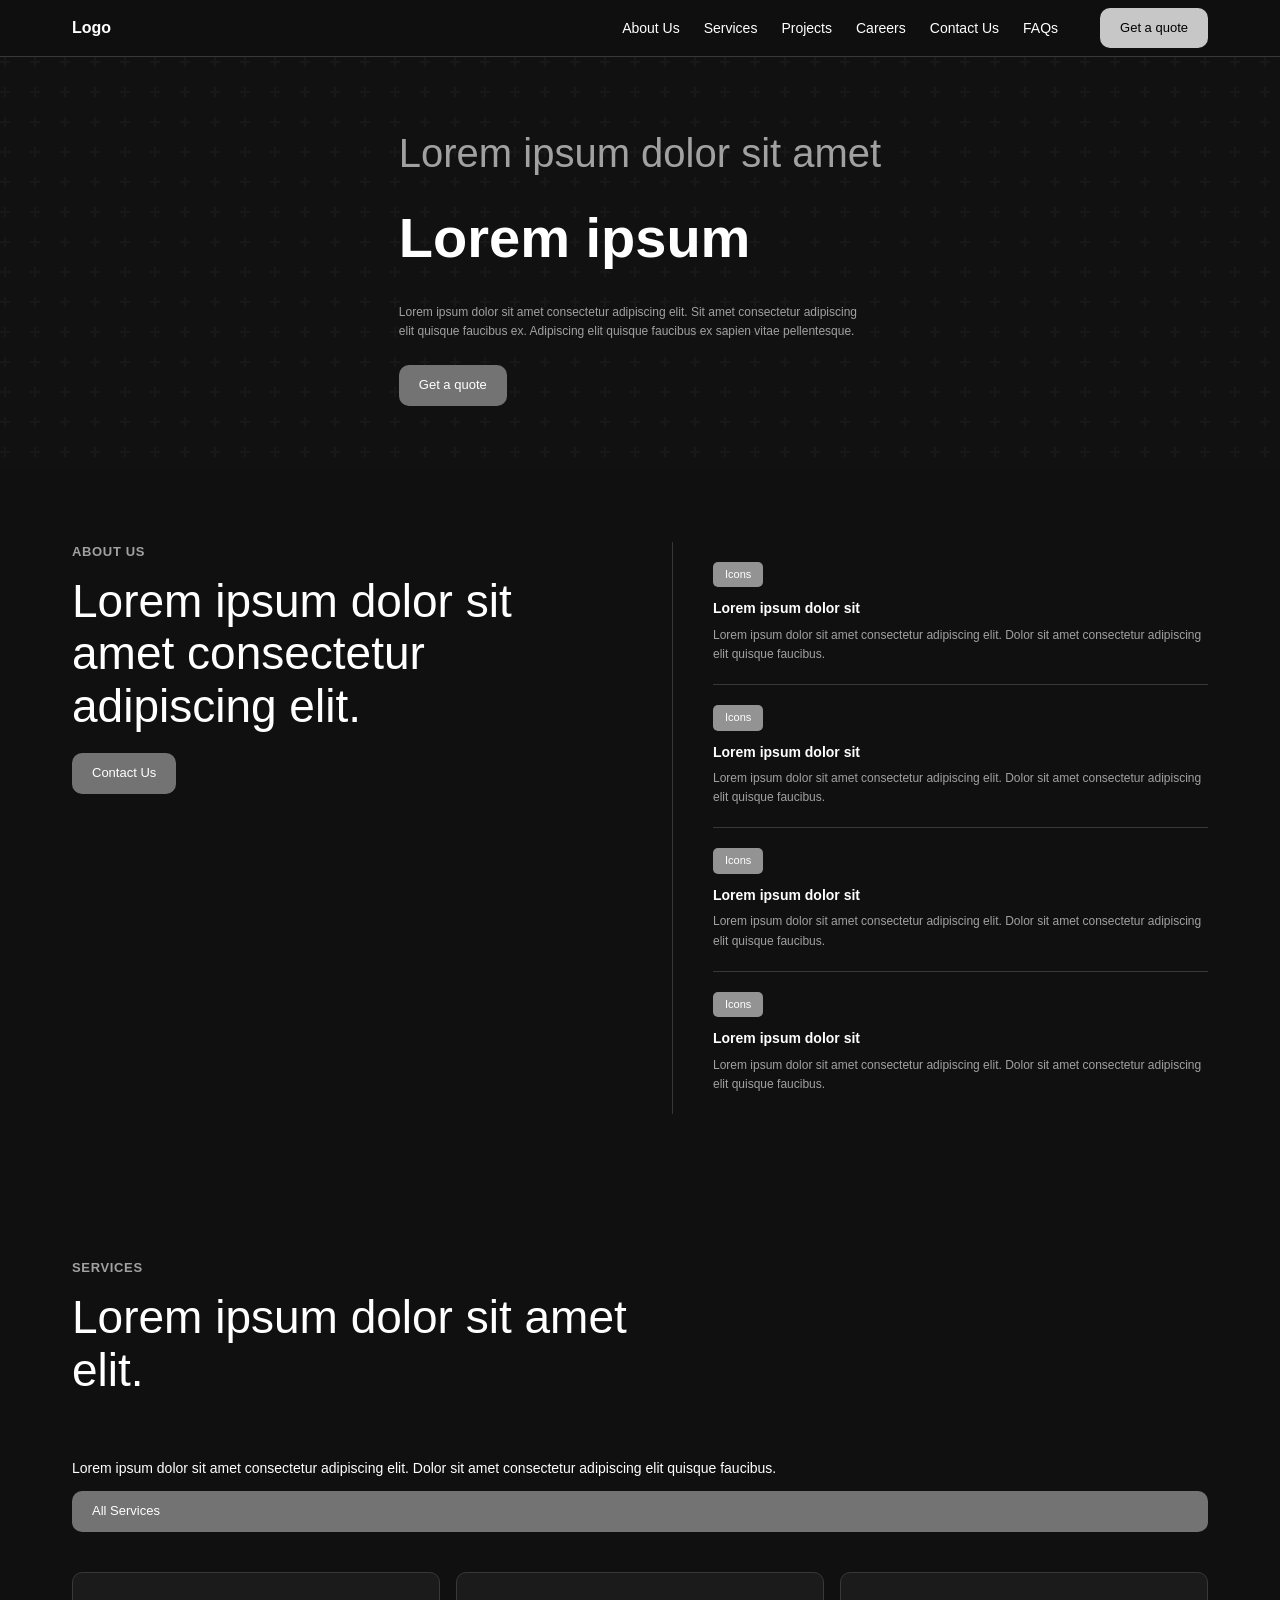
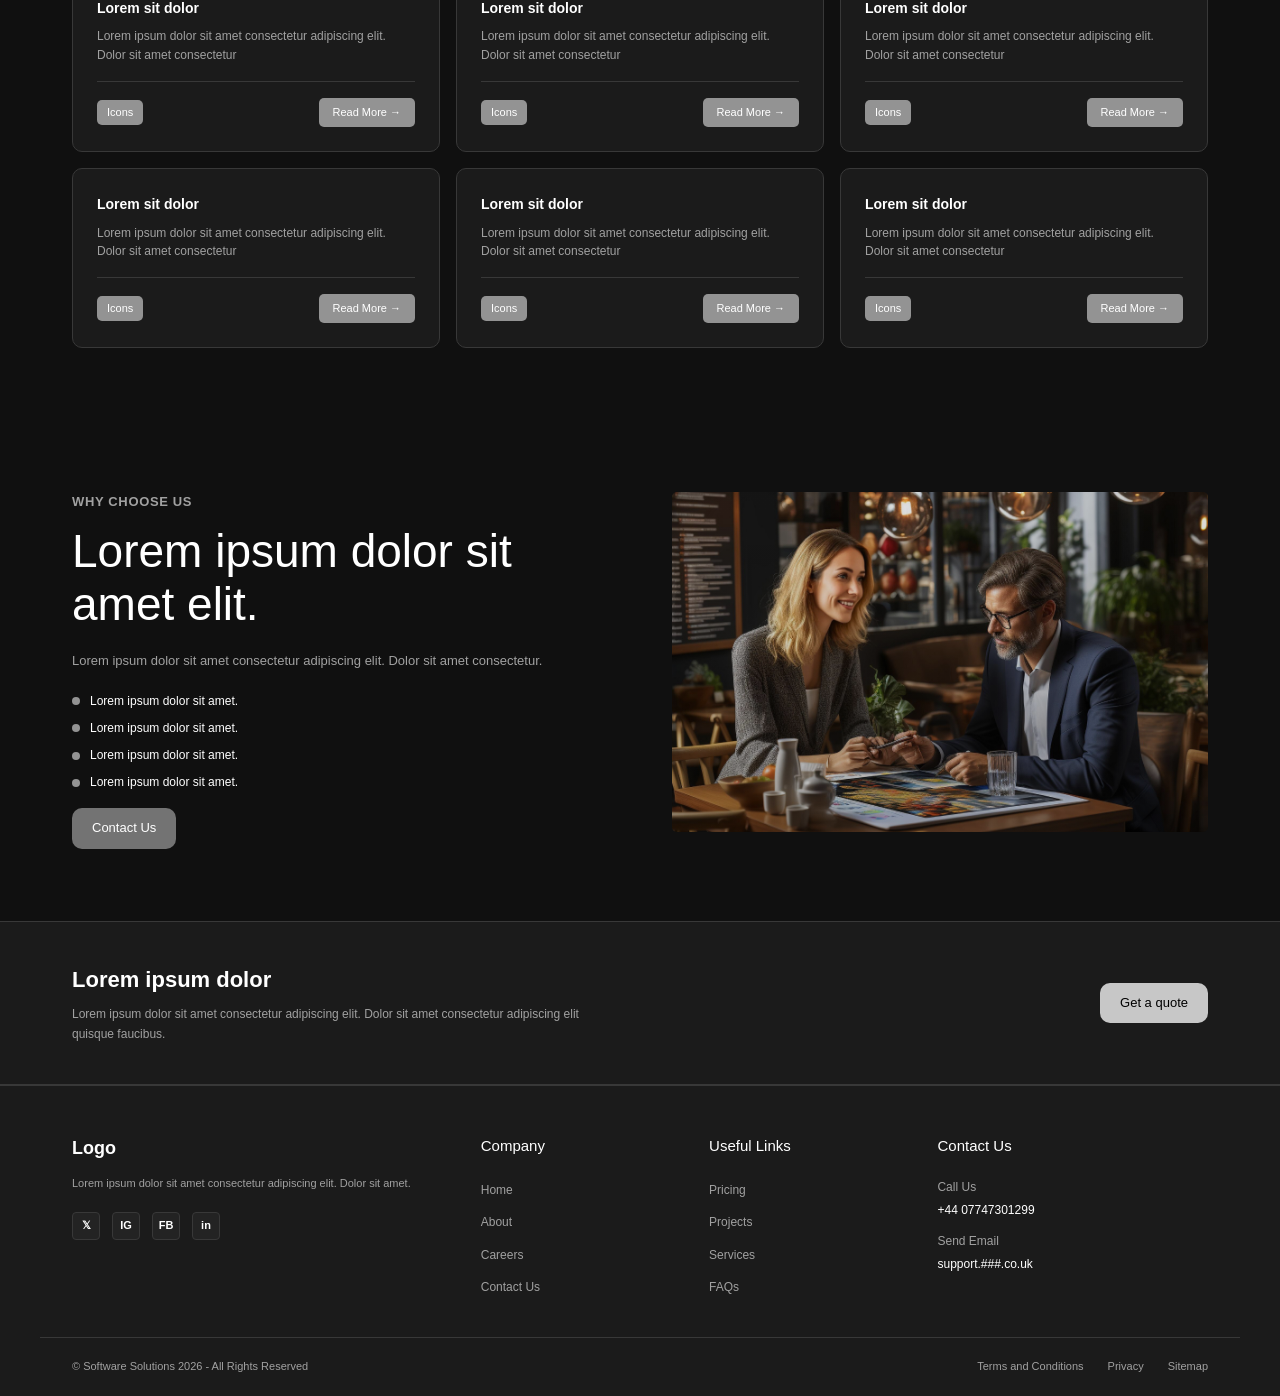
==== index.html @ 1ee718b6 "Remove duplicate hero video asset and keep requested filename" ====
<!DOCTYPE html>
<html lang="en">
<head>
  <meta charset="UTF-8" />
  <meta name="viewport" content="width=device-width, initial-scale=1.0" />
  <title>Software Solutions - Home</title>
  <link rel="stylesheet" href="css/global.css" />
  <link rel="stylesheet" href="css/home.css" />
</head>
<body>

<!-- NAV -->
<nav class="navbar">
  <div class="nav-inner">
    <a href="index.html" class="nav-logo">Logo</a>
    <ul class="nav-links">
      <li><a href="about.html">About Us</a></li>
      <li><a href="services.html">Services</a></li>
      <li><a href="projects.html">Projects</a></li>
      <li><a href="careers.html">Careers</a></li>
      <li><a href="contact.html">Contact Us</a></li>
      <li><a href="faqs.html">FAQs</a></li>
    </ul>
    <a href="contact.html" class="btn btn-outline">Get a quote</a>
  </div>
</nav>

<!-- HERO -->
<section class="hero">
  <div class="hero-bg">
    <video class="hero-bg-video" autoplay muted loop playsinline preload="metadata">
      <source src="images/bg.cp.mp4" type="video/mp4" />
    </video>
  </div>
  <div class="hero-content">
    <h1 class="hero-title">Lorem ipsum dolor sit amet</h1>
    <h2 class="hero-subtitle">Lorem ipsum</h2>
    <p class="hero-desc">Lorem ipsum dolor sit amet consectetur adipiscing elit. Sit amet consectetur adipiscing elit quisque faucibus ex. Adipiscing elit quisque faucibus ex sapien vitae pellentesque.</p>
    <a href="contact.html" class="btn btn-solid">Get a quote</a>
  </div>
</section>

<!-- ABOUT SECTION -->
<section class="section about-section">
  <div class="container">
    <div class="two-col">
      <div class="col-left">
        <span class="section-label">About Us</span>
        <h2 class="section-heading">Lorem ipsum dolor sit amet consectetur adipiscing elit.</h2>
        <a href="about.html" class="btn btn-solid">Contact Us</a>
      </div>
      <div class="col-right about-tabs">
        <div class="about-tab">
          <div class="icon-badge">Icons</div>
          <h4>Lorem ipsum dolor sit</h4>
          <p>Lorem ipsum dolor sit amet consectetur adipiscing elit. Dolor sit amet consectetur adipiscing elit quisque faucibus.</p>
        </div>
        <div class="about-tab">
          <div class="icon-badge">Icons</div>
          <h4>Lorem ipsum dolor sit</h4>
          <p>Lorem ipsum dolor sit amet consectetur adipiscing elit. Dolor sit amet consectetur adipiscing elit quisque faucibus.</p>
        </div>
        <div class="about-tab">
          <div class="icon-badge">Icons</div>
          <h4>Lorem ipsum dolor sit</h4>
          <p>Lorem ipsum dolor sit amet consectetur adipiscing elit. Dolor sit amet consectetur adipiscing elit quisque faucibus.</p>
        </div>
        <div class="about-tab">
          <div class="icon-badge">Icons</div>
          <h4>Lorem ipsum dolor sit</h4>
          <p>Lorem ipsum dolor sit amet consectetur adipiscing elit. Dolor sit amet consectetur adipiscing elit quisque faucibus.</p>
        </div>
      </div>
    </div>
  </div>
</section>

<!-- SERVICES SECTION -->
<section class="section services-section">
  <div class="container">
    <div class="section-header two-col-header">
      <div>
        <span class="section-label">Services</span>
        <h2 class="section-heading">Lorem ipsum dolor sit amet elit.</h2>
      </div>
      <div class="section-header-right">
        <p>Lorem ipsum dolor sit amet consectetur adipiscing elit. Dolor sit amet consectetur adipiscing elit quisque faucibus.</p>
        <a href="services.html" class="btn btn-solid" style="margin-top:12px;display:inline-block;">All Services</a>
      </div>
    </div>
    <div class="cards-grid">
      <div class="card">
        <div class="card-top">
          <h4>Lorem sit dolor</h4>
          <p>Lorem ipsum dolor sit amet consectetur adipiscing elit. Dolor sit amet consectetur</p>
        </div>
        <div class="card-divider"></div>
        <div class="card-bottom">
          <span class="badge">Icons</span>
          <a href="services.html" class="btn-read-more">Read More →</a>
        </div>
      </div>
      <div class="card">
        <div class="card-top">
          <h4>Lorem sit dolor</h4>
          <p>Lorem ipsum dolor sit amet consectetur adipiscing elit. Dolor sit amet consectetur</p>
        </div>
        <div class="card-divider"></div>
        <div class="card-bottom">
          <span class="badge">Icons</span>
          <a href="services.html" class="btn-read-more">Read More →</a>
        </div>
      </div>
      <div class="card">
        <div class="card-top">
          <h4>Lorem sit dolor</h4>
          <p>Lorem ipsum dolor sit amet consectetur adipiscing elit. Dolor sit amet consectetur</p>
        </div>
        <div class="card-divider"></div>
        <div class="card-bottom">
          <span class="badge">Icons</span>
          <a href="services.html" class="btn-read-more">Read More →</a>
        </div>
      </div>
      <div class="card">
        <div class="card-top">
          <h4>Lorem sit dolor</h4>
          <p>Lorem ipsum dolor sit amet consectetur adipiscing elit. Dolor sit amet consectetur</p>
        </div>
        <div class="card-divider"></div>
        <div class="card-bottom">
          <span class="badge">Icons</span>
          <a href="services.html" class="btn-read-more">Read More →</a>
        </div>
      </div>
      <div class="card">
        <div class="card-top">
          <h4>Lorem sit dolor</h4>
          <p>Lorem ipsum dolor sit amet consectetur adipiscing elit. Dolor sit amet consectetur</p>
        </div>
        <div class="card-divider"></div>
        <div class="card-bottom">
          <span class="badge">Icons</span>
          <a href="services.html" class="btn-read-more">Read More →</a>
        </div>
      </div>
      <div class="card">
        <div class="card-top">
          <h4>Lorem sit dolor</h4>
          <p>Lorem ipsum dolor sit amet consectetur adipiscing elit. Dolor sit amet consectetur</p>
        </div>
        <div class="card-divider"></div>
        <div class="card-bottom">
          <span class="badge">Icons</span>
          <a href="services.html" class="btn-read-more">Read More →</a>
        </div>
      </div>
    </div>
  </div>
</section>

<!-- WHY CHOOSE US -->
<section class="section why-section">
  <div class="container">
    <div class="two-col">
      <div class="col-left">
        <span class="section-label">Why Choose Us</span>
        <h2 class="section-heading">Lorem ipsum dolor sit amet elit.</h2>
        <p class="section-desc">Lorem ipsum dolor sit amet consectetur adipiscing elit. Dolor sit amet consectetur.</p>
        <ul class="bullet-list">
          <li>Lorem ipsum dolor sit amet.</li>
          <li>Lorem ipsum dolor sit amet.</li>
          <li>Lorem ipsum dolor sit amet.</li>
          <li>Lorem ipsum dolor sit amet.</li>
        </ul>
        <a href="contact.html" class="btn btn-solid" style="margin-top:16px;display:inline-block;">Contact Us</a>
      </div>
      <div class="col-right">
        <div class="placeholder-img large"></div>
      </div>
    </div>
  </div>
</section>

<!-- CTA BANNER -->
<section class="cta-banner">
  <div class="cta-inner">
    <div>
      <h3>Lorem ipsum dolor</h3>
      <p>Lorem ipsum dolor sit amet consectetur adipiscing elit. Dolor sit amet consectetur adipiscing elit quisque faucibus.</p>
    </div>
    <a href="contact.html" class="btn btn-outline">Get a quote</a>
  </div>
</section>

<!-- FOOTER -->
<footer class="footer">
  <div class="footer-inner">
    <div class="footer-brand">
      <div class="footer-logo">Logo</div>
      <p>Lorem ipsum dolor sit amet consectetur adipiscing elit. Dolor sit amet.</p>
      <div class="social-links">
        <a href="#" class="social-icon">𝕏</a>
        <a href="#" class="social-icon">IG</a>
        <a href="#" class="social-icon">FB</a>
        <a href="#" class="social-icon">in</a>
      </div>
    </div>
    <div class="footer-col">
      <h5>Company</h5>
      <ul>
        <li><a href="index.html">Home</a></li>
        <li><a href="about.html">About</a></li>
        <li><a href="careers.html">Careers</a></li>
        <li><a href="contact.html">Contact Us</a></li>
      </ul>
    </div>
    <div class="footer-col">
      <h5>Useful Links</h5>
      <ul>
        <li><a href="#">Pricing</a></li>
        <li><a href="projects.html">Projects</a></li>
        <li><a href="services.html">Services</a></li>
        <li><a href="faqs.html">FAQs</a></li>
      </ul>
    </div>
    <div class="footer-col">
      <h5>Contact Us</h5>
      <p class="footer-contact-label">Call Us</p>
      <p>+44 07747301299</p>
      <p class="footer-contact-label" style="margin-top:12px;">Send Email</p>
      <p>support.###.co.uk</p>
    </div>
  </div>
  <div class="footer-bottom">
    <p>© Software Solutions 2026 - All Rights Reserved</p>
    <div class="footer-policies">
      <a href="#">Terms and Conditions</a>
      <a href="#">Privacy</a>
      <a href="#">Sitemap</a>
    </div>
  </div>
</footer>

</body>
</html>
---- css/global.css ----
/* ===========================
   SOFTWARE SOLUTIONS — GLOBAL
   =========================== */

*,
*::before,
*::after {
  box-sizing: border-box;
  margin: 0;
  padding: 0;
}

:root {
  --bg: #101010;
  --surface: #1b1b1b;
  --surface2: #232323;
  --border: #383838;
  --text: #ffffff;
  --text-muted: #a1a1a1;
  --badge: #939393;
  --btn-solid: #737373;
  --btn-outline: #c7c7c7;
  --radius: 10px;
  --radius-sm: 5px;
}

html {
  scroll-behavior: smooth;
}

body {
  background: var(--bg);
  color: var(--text);
  font-family: 'Inter', sans-serif;
  font-size: 14px;
  line-height: 1.6;
}

a {
  color: inherit;
  text-decoration: none;
}

ul {
  list-style: none;
}

img {
  display: block;
  max-width: 100%;
}

/* ===== UTILITIES ===== */
.container {
  max-width: 1200px;
  margin: 0 auto;
  padding: 0 32px;
}

.section {
  padding: 72px 0;
}

.section-label {
  display: block;
  font-size: 13px;
  font-weight: 600;
  color: var(--text-muted);
  text-transform: uppercase;
  letter-spacing: 0.05em;
  margin-bottom: 12px;
}

.section-heading {
  font-size: clamp(28px, 4vw, 46px);
  font-weight: 400;
  line-height: 1.15;
  margin-bottom: 20px;
  max-width: 560px;
}

.section-desc {
  color: var(--text-muted);
  font-size: 13px;
  max-width: 540px;
  margin-bottom: 20px;
}

.two-col {
  display: grid;
  grid-template-columns: 1fr 1fr;
  gap: 64px;
  align-items: start;
}

.two-col-header {
  margin-bottom: 40px;
}

.section-header-right {
  display: flex;
  flex-direction: column;
  justify-content: flex-end;
  padding-top: 40px;
}

/* ===== BUTTONS ===== */
.btn {
  display: inline-block;
  padding: 10px 20px;
  border-radius: var(--radius);
  font-size: 13px;
  font-weight: 500;
  cursor: pointer;
  transition: opacity 0.2s;
}

.btn:hover {
  opacity: 0.8;
}

.btn-solid {
  background: var(--btn-solid);
  color: #fff;
}

.btn-outline {
  background: var(--btn-outline);
  color: #000;
}

.btn-read-more {
  font-size: 11px;
  color: var(--text);
  background: var(--badge);
  padding: 6px 14px;
  border-radius: var(--radius-sm);
}

/* ===== NAVBAR ===== */
.navbar {
  position: sticky;
  top: 0;
  z-index: 100;
  background: rgba(16, 16, 16, 0.92);
  backdrop-filter: blur(8px);
  border-bottom: 1px solid var(--border);
}

.nav-inner {
  max-width: 1200px;
  margin: 0 auto;
  padding: 0 32px;
  height: 56px;
  display: flex;
  align-items: center;
  gap: 32px;
}

.nav-logo {
  font-size: 16px;
  font-weight: 700;
  margin-right: auto;
}

.nav-links {
  display: flex;
  gap: 4px;
}

.nav-links a {
  padding: 6px 10px;
  border-radius: 8px;
  font-size: 14px;
  transition: background 0.15s;
}

.nav-links a:hover {
  background: var(--surface);
}

.nav-links a.active {
  font-weight: 600;
}

/* ===== COMMON CONTENT BLOCKS ===== */
.cards-grid {
  display: grid;
  grid-template-columns: repeat(3, 1fr);
  gap: 16px;
}

.card {
  background: var(--surface);
  border: 1px solid var(--border);
  border-radius: var(--radius);
  padding: 24px;
  display: flex;
  flex-direction: column;
  gap: 16px;
}

.card-top h4 {
  font-size: 14px;
  font-weight: 600;
  margin-bottom: 8px;
}

.card-top p {
  font-size: 12px;
  color: var(--text-muted);
  line-height: 1.55;
}

.card-divider {
  height: 1px;
  background: var(--border);
}

.card-bottom {
  display: flex;
  align-items: center;
  justify-content: space-between;
}

.badge {
  display: inline-block;
  background: var(--badge);
  border-radius: var(--radius-sm);
  padding: 4px 10px;
  font-size: 11px;
}

.placeholder-img {
  background: #c7c7c7 url('../images/placeholder.jpg') center/cover no-repeat;
  border-radius: var(--radius-sm);
  position: relative;
  overflow: hidden;
}

.placeholder-img::after {
  content: '';
  position: absolute;
  inset: 0;
  background: linear-gradient(to top, rgba(0, 0, 0, 0.28), rgba(0, 0, 0, 0.12));
}

.placeholder-img.large {
  width: 100%;
  height: 340px;
}

.placeholder-img.medium {
  width: 100%;
  height: 200px;
}

.placeholder-img.small {
  width: 100%;
  height: 150px;
}

.placeholder-img.hero-ph {
  width: 100%;
  height: 244px;
}

.bullet-list {
  display: flex;
  flex-direction: column;
  gap: 8px;
  margin-top: 16px;
}

.bullet-list li {
  display: flex;
  align-items: center;
  gap: 10px;
  font-size: 12px;
  color: var(--text);
}

.bullet-list li::before {
  content: '';
  width: 8px;
  height: 8px;
  border-radius: 50%;
  background: var(--badge);
  flex-shrink: 0;
}

.page-hero {
  position: relative;
  height: 244px;
  display: flex;
  align-items: flex-end;
  overflow: hidden;
}

.page-hero-bg {
  position: absolute;
  inset: 0;
  background: var(--surface2) url('../images/pages-bg.jpg') center/cover no-repeat;
}

.page-hero-bg::after {
  content: '';
  position: absolute;
  inset: 0;
  background: linear-gradient(to top, rgba(16, 16, 16, 0.8) 0%, transparent 60%);
}

.page-hero-content {
  position: relative;
  z-index: 1;
  max-width: 1200px;
  margin: 0 auto;
  padding: 0 32px 40px;
  width: 100%;
  text-align: center;
}

.page-hero-content h1 {
  font-size: 42px;
  font-weight: 400;
  margin-bottom: 8px;
}

.page-hero-content p {
  font-size: 12px;
  color: var(--text-muted);
}

.projects-grid {
  display: grid;
  grid-template-columns: repeat(3, 1fr);
  gap: 20px;
  margin-top: 32px;
}

.project-card {
  position: relative;
  border-radius: var(--radius);
  overflow: hidden;
}

.project-card .proj-img {
  width: 100%;
  height: 280px;
  background: #c7c7c7;
  border-radius: var(--radius);
}

.project-card p {
  font-size: 12px;
  color: var(--text-muted);
  margin-top: 12px;
  line-height: 1.55;
}

.faq-item {
  background: var(--surface);
  border: 1px solid var(--border);
  border-radius: var(--radius);
  padding: 14px 18px;
  margin-bottom: 8px;
  display: flex;
  align-items: center;
  justify-content: space-between;
  cursor: pointer;
}

.faq-item:hover {
  background: var(--surface2);
}

.faq-item span {
  font-size: 13px;
}

.faq-plus {
  width: 26px;
  height: 26px;
  background: var(--surface2);
  border: 1px solid var(--border);
  border-radius: 50%;
  display: flex;
  align-items: center;
  justify-content: center;
  font-size: 16px;
  flex-shrink: 0;
}

/* ===== CTA BANNER ===== */
.cta-banner {
  background: var(--surface);
  border-top: 1px solid var(--border);
  border-bottom: 1px solid var(--border);
}

.cta-inner {
  max-width: 1200px;
  margin: 0 auto;
  padding: 40px 32px;
  display: flex;
  align-items: center;
  justify-content: space-between;
  gap: 32px;
}

.cta-inner h3 {
  font-size: 22px;
  font-weight: 600;
  margin-bottom: 8px;
}

.cta-inner p {
  font-size: 12px;
  color: var(--text-muted);
  max-width: 540px;
}

/* ===== FOOTER ===== */
.footer {
  background: var(--surface);
  border-top: 1px solid var(--border);
  padding: 48px 0 0;
}

.footer-inner {
  max-width: 1200px;
  margin: 0 auto;
  padding: 0 32px 40px;
  display: grid;
  grid-template-columns: 2fr 1fr 1fr 1.5fr;
  gap: 48px;
  border-bottom: 1px solid var(--border);
}

.footer-logo {
  font-size: 18px;
  font-weight: 700;
  margin-bottom: 12px;
}

.footer-brand p {
  font-size: 11px;
  color: var(--text-muted);
  margin-bottom: 20px;
  line-height: 1.6;
}

.social-links {
  display: flex;
  gap: 12px;
}

.social-icon {
  width: 28px;
  height: 28px;
  display: flex;
  align-items: center;
  justify-content: center;
  background: var(--surface2);
  border: 1px solid var(--border);
  border-radius: 4px;
  font-size: 11px;
  font-weight: 600;
}

.footer-col h5 {
  font-size: 15px;
  font-weight: 500;
  margin-bottom: 20px;
}

.footer-col ul {
  display: flex;
  flex-direction: column;
  gap: 10px;
}

.footer-col ul li a {
  font-size: 12px;
  color: var(--text-muted);
  transition: color 0.15s;
}

.footer-col ul li a:hover {
  color: var(--text);
}

.footer-contact-label {
  font-size: 11px;
  color: var(--text-muted);
  margin-bottom: 4px;
}

.footer-col p {
  font-size: 12px;
}

.footer-bottom {
  max-width: 1200px;
  margin: 0 auto;
  padding: 20px 32px;
  display: flex;
  justify-content: space-between;
  align-items: center;
}

.footer-bottom p {
  font-size: 11px;
  color: var(--text-muted);
}

.footer-policies {
  display: flex;
  gap: 24px;
}

.footer-policies a {
  font-size: 11px;
  color: var(--text-muted);
}

/* ===== GLOBAL RESPONSIVE ===== */
@media (max-width: 900px) {
  .two-col,
  .cards-grid,
  .projects-grid,
  .footer-inner {
    grid-template-columns: 1fr;
  }

  .section-header.two-col-header {
    grid-template-columns: 1fr;
  }
}
---- css/home.css ----
/* Home page specific styles */
.hero {
  position: relative;
  min-height: 360px;
  display: flex;
  align-items: center;
  overflow: hidden;
}

.hero-bg {
  position: absolute;
  inset: 0;
  background: #111;
}

.hero-bg-video {
  width: 100%;
  height: 100%;
  object-fit: cover;
}

.hero-bg::after {
  content: '';
  position: absolute;
  inset: 0;
  background: url("data:image/svg+xml,%3Csvg width='60' height='60' viewBox='0 0 60 60' xmlns='http://www.w3.org/2000/svg'%3E%3Cg fill='none' fill-rule='evenodd'%3E%3Cg fill='%23ffffff' fill-opacity='0.03'%3E%3Cpath d='M36 34v-4h-2v4h-4v2h4v4h2v-4h4v-2h-4zm0-30V0h-2v4h-4v2h4v4h2V6h4V4h-4zM6 34v-4H4v4H0v2h4v4h2v-4h4v-2H6zM6 4V0H4v4H0v2h4v4h2V6h4V4H6z'/%3E%3C/g%3E%3C/g%3E%3C/svg%3E");
}

.hero-content {
  position: relative;
  z-index: 1;
  max-width: 1200px;
  margin: 0 auto;
  padding: 64px 32px;
}

.hero-title {
  font-size: clamp(22px, 3.5vw, 40px);
  font-weight: 400;
  color: var(--text-muted);
  margin-bottom: 8px;
}

.hero-subtitle {
  font-size: clamp(36px, 5vw, 56px);
  font-weight: 600;
  margin-bottom: 20px;
}

.hero-desc {
  font-size: 12px;
  color: var(--text-muted);
  max-width: 460px;
  margin-bottom: 24px;
  line-height: 1.6;
}

.about-tabs {
  display: flex;
  flex-direction: column;
  gap: 0;
  border-left: 1px solid var(--border);
  padding-left: 40px;
}

.about-tab {
  padding: 20px 0;
  border-bottom: 1px solid var(--border);
}

.about-tab:last-child {
  border-bottom: none;
}

.about-tab .icon-badge {
  display: inline-block;
  background: var(--badge);
  border-radius: var(--radius-sm);
  padding: 4px 12px;
  font-size: 11px;
  margin-bottom: 10px;
}

.about-tab h4 {
  font-size: 14px;
  font-weight: 600;
  margin-bottom: 6px;
}

.about-tab p {
  font-size: 12px;
  color: var(--text-muted);
}
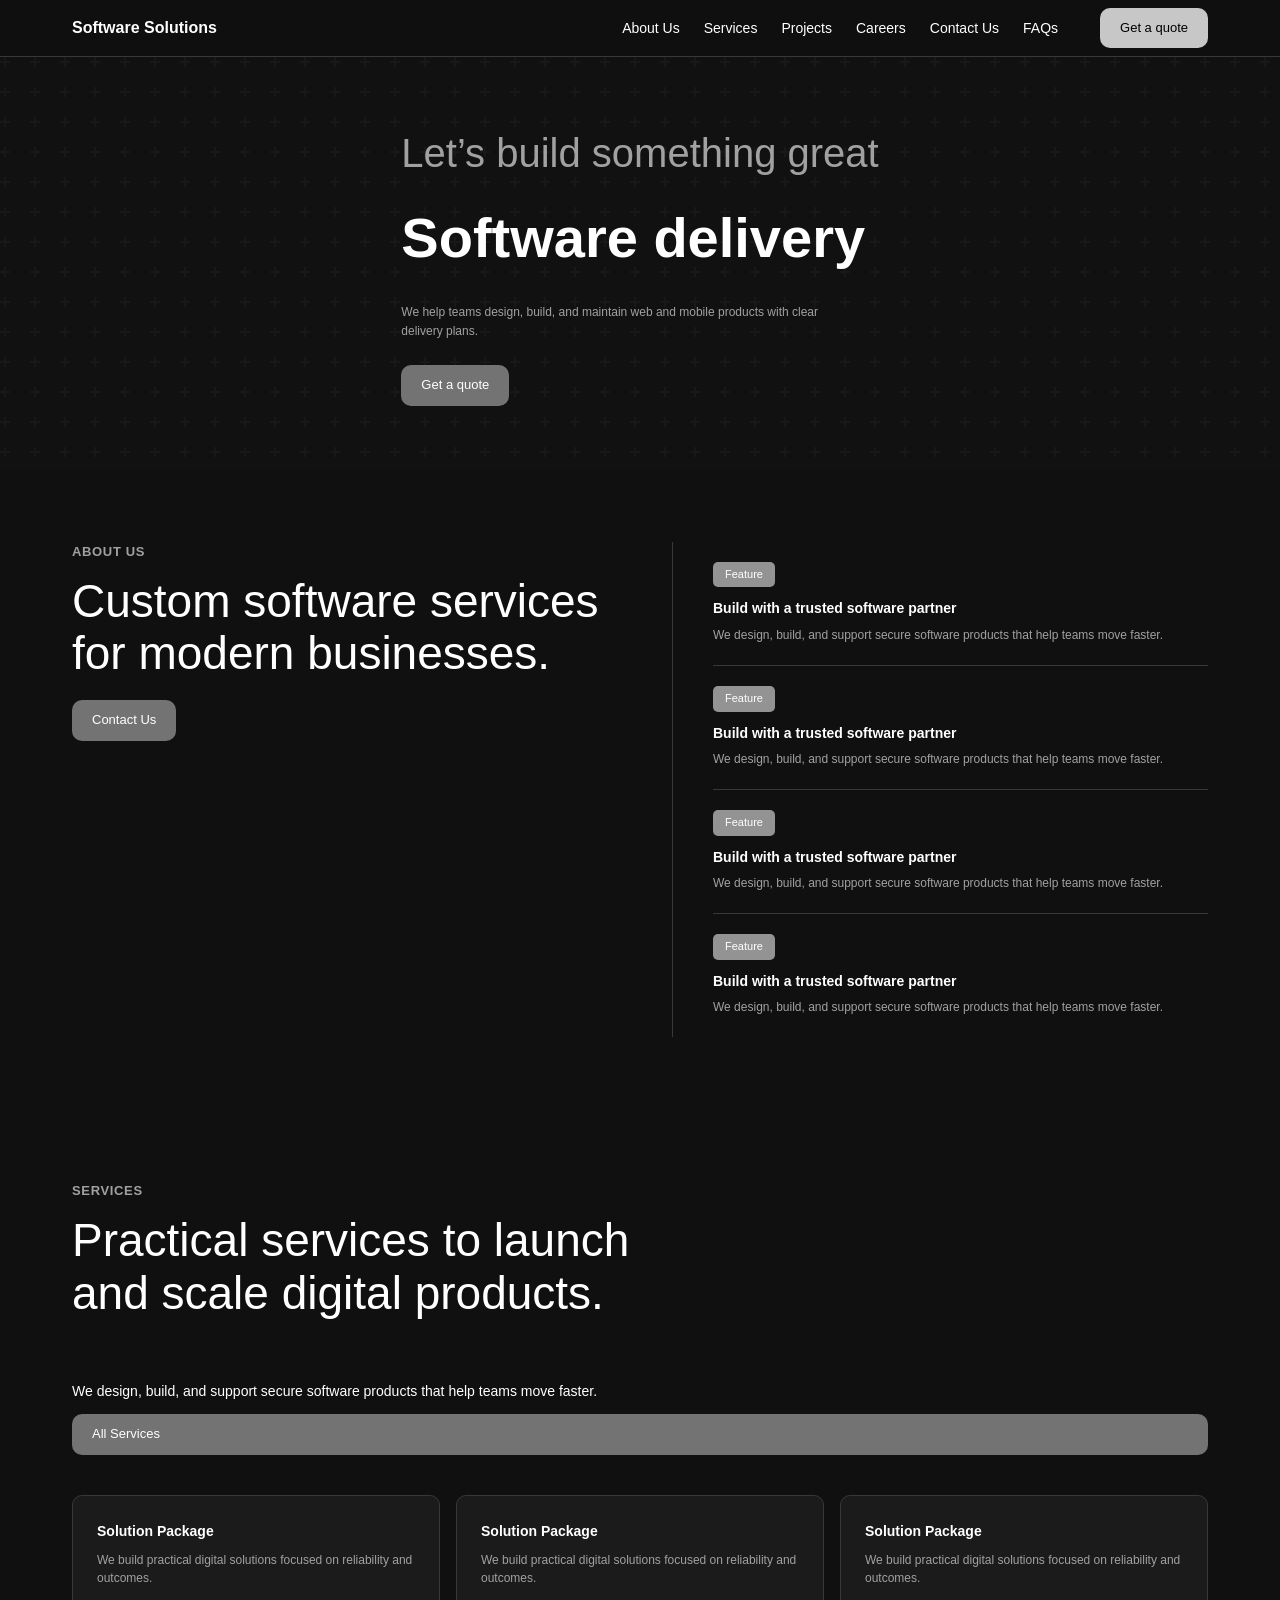
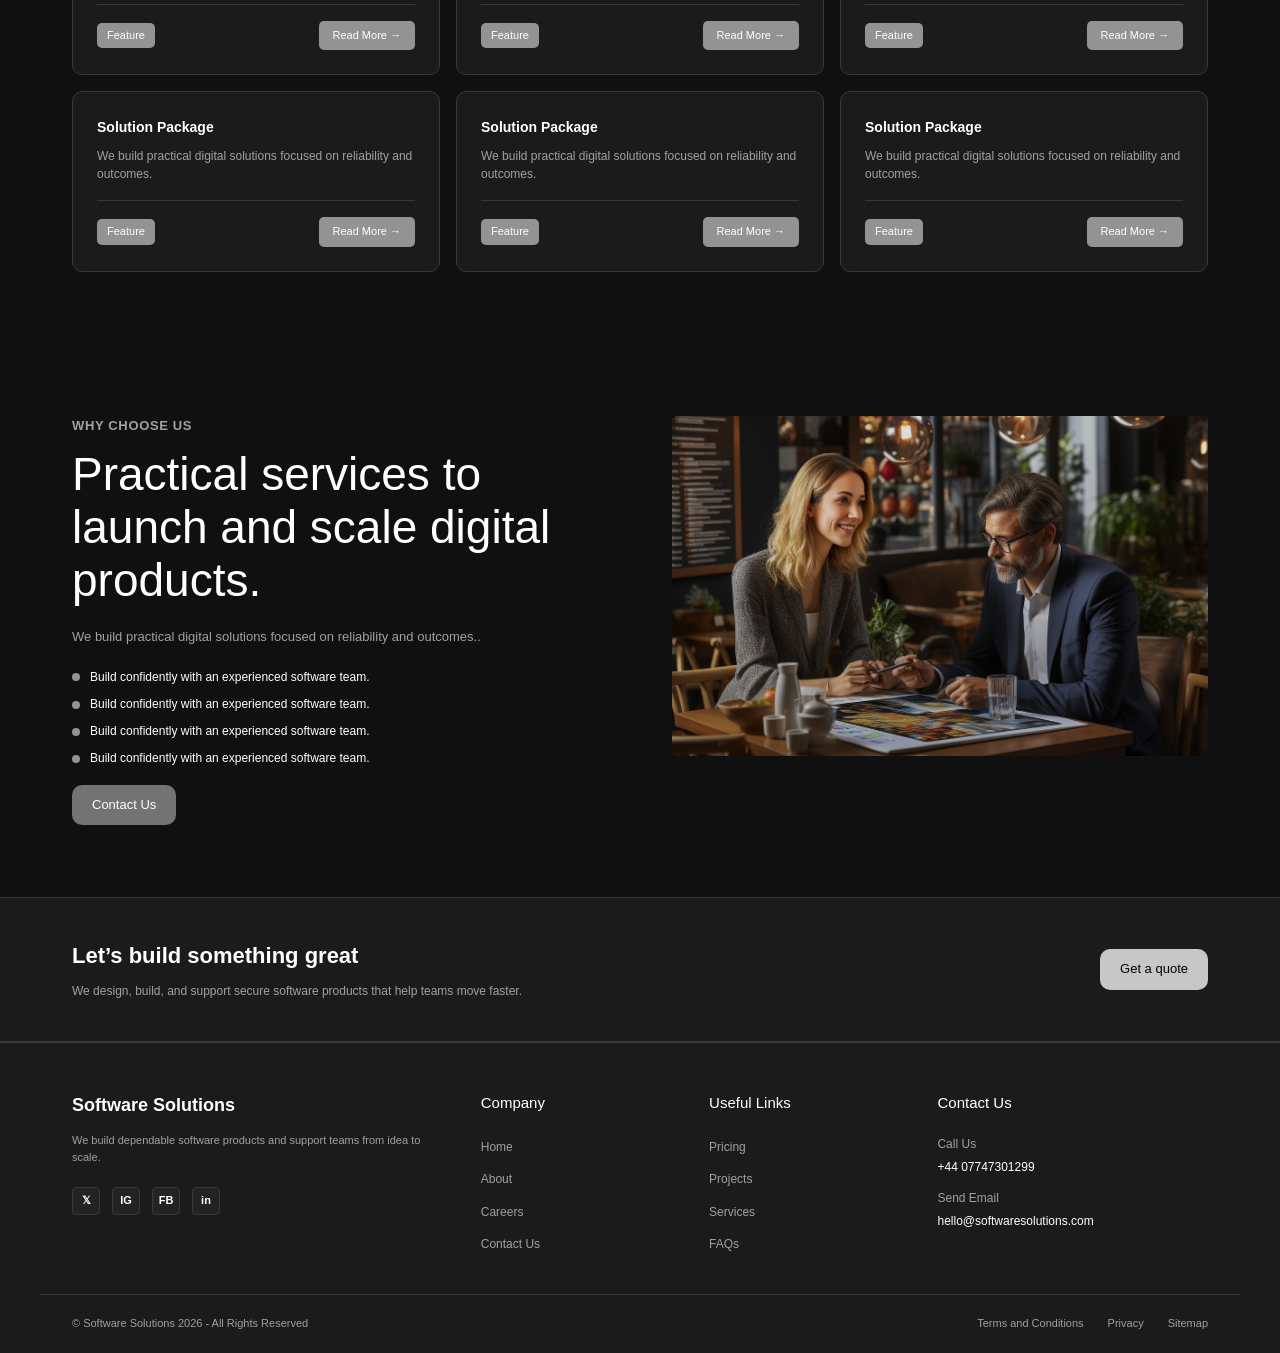
==== commit 803e170c: "Refine populated copy for services FAQs and contact form" ====
--- a/index.html
+++ b/index.html
@@ -11,9 +11,9 @@
 
 <!-- NAV -->
 <nav class="navbar">
-  <div class="nav-inner">
-    <a href="index.html" class="nav-logo">Logo</a>
-    <ul class="nav-links">
+  <div class="nav-container">
+    <a href="index.html" class="nav-logo">Software Solutions</a>
+    <ul class="menu-items">
       <li><a href="about.html">About Us</a></li>
       <li><a href="services.html">Services</a></li>
       <li><a href="projects.html">Projects</a></li>
@@ -21,7 +21,7 @@
       <li><a href="contact.html">Contact Us</a></li>
       <li><a href="faqs.html">FAQs</a></li>
     </ul>
-    <a href="contact.html" class="btn btn-outline">Get a quote</a>
+    <a href="contact.html" class="btn btn-secondary">Get a quote</a>
   </div>
 </nav>
 
@@ -33,10 +33,10 @@
     </video>
   </div>
   <div class="hero-content">
-    <h1 class="hero-title">Lorem ipsum dolor sit amet</h1>
-    <h2 class="hero-subtitle">Lorem ipsum</h2>
-    <p class="hero-desc">Lorem ipsum dolor sit amet consectetur adipiscing elit. Sit amet consectetur adipiscing elit quisque faucibus ex. Adipiscing elit quisque faucibus ex sapien vitae pellentesque.</p>
-    <a href="contact.html" class="btn btn-solid">Get a quote</a>
+    <h1 class="hero-title">Let’s build something great</h1>
+    <h2 class="hero-subtitle">Software delivery</h2>
+    <p class="hero-desc">We help teams design, build, and maintain web and mobile products with clear delivery plans.</p>
+    <a href="contact.html" class="btn btn-primary">Get a quote</a>
   </div>
 </section>
 
@@ -46,29 +46,29 @@
     <div class="two-col">
       <div class="col-left">
         <span class="section-label">About Us</span>
-        <h2 class="section-heading">Lorem ipsum dolor sit amet consectetur adipiscing elit.</h2>
-        <a href="about.html" class="btn btn-solid">Contact Us</a>
-      </div>
-      <div class="col-right about-tabs">
-        <div class="about-tab">
-          <div class="icon-badge">Icons</div>
-          <h4>Lorem ipsum dolor sit</h4>
-          <p>Lorem ipsum dolor sit amet consectetur adipiscing elit. Dolor sit amet consectetur adipiscing elit quisque faucibus.</p>
-        </div>
-        <div class="about-tab">
-          <div class="icon-badge">Icons</div>
-          <h4>Lorem ipsum dolor sit</h4>
-          <p>Lorem ipsum dolor sit amet consectetur adipiscing elit. Dolor sit amet consectetur adipiscing elit quisque faucibus.</p>
-        </div>
-        <div class="about-tab">
-          <div class="icon-badge">Icons</div>
-          <h4>Lorem ipsum dolor sit</h4>
-          <p>Lorem ipsum dolor sit amet consectetur adipiscing elit. Dolor sit amet consectetur adipiscing elit quisque faucibus.</p>
-        </div>
-        <div class="about-tab">
-          <div class="icon-badge">Icons</div>
-          <h4>Lorem ipsum dolor sit</h4>
-          <p>Lorem ipsum dolor sit amet consectetur adipiscing elit. Dolor sit amet consectetur adipiscing elit quisque faucibus.</p>
+        <h2 class="section-heading">Custom software services for modern businesses.</h2>
+        <a href="about.html" class="btn btn-primary">Contact Us</a>
+      </div>
+      <div class="col-right about-contents">
+        <div class="about-content">
+          <div class="icon">Feature</div>
+          <h4>Build with a trusted software partner</h4>
+          <p>We design, build, and support secure software products that help teams move faster.</p>
+        </div>
+        <div class="about-content">
+          <div class="icon">Feature</div>
+          <h4>Build with a trusted software partner</h4>
+          <p>We design, build, and support secure software products that help teams move faster.</p>
+        </div>
+        <div class="about-content">
+          <div class="icon">Feature</div>
+          <h4>Build with a trusted software partner</h4>
+          <p>We design, build, and support secure software products that help teams move faster.</p>
+        </div>
+        <div class="about-content">
+          <div class="icon">Feature</div>
+          <h4>Build with a trusted software partner</h4>
+          <p>We design, build, and support secure software products that help teams move faster.</p>
         </div>
       </div>
     </div>
@@ -81,78 +81,78 @@
     <div class="section-header two-col-header">
       <div>
         <span class="section-label">Services</span>
-        <h2 class="section-heading">Lorem ipsum dolor sit amet elit.</h2>
+        <h2 class="section-heading">Practical services to launch and scale digital products.</h2>
       </div>
       <div class="section-header-right">
-        <p>Lorem ipsum dolor sit amet consectetur adipiscing elit. Dolor sit amet consectetur adipiscing elit quisque faucibus.</p>
-        <a href="services.html" class="btn btn-solid" style="margin-top:12px;display:inline-block;">All Services</a>
+        <p>We design, build, and support secure software products that help teams move faster.</p>
+        <a href="services.html" class="btn btn-primary u-mt-12 u-inline-block">All Services</a>
       </div>
     </div>
     <div class="cards-grid">
       <div class="card">
         <div class="card-top">
-          <h4>Lorem sit dolor</h4>
-          <p>Lorem ipsum dolor sit amet consectetur adipiscing elit. Dolor sit amet consectetur</p>
-        </div>
-        <div class="card-divider"></div>
-        <div class="card-bottom">
-          <span class="badge">Icons</span>
-          <a href="services.html" class="btn-read-more">Read More →</a>
-        </div>
-      </div>
-      <div class="card">
-        <div class="card-top">
-          <h4>Lorem sit dolor</h4>
-          <p>Lorem ipsum dolor sit amet consectetur adipiscing elit. Dolor sit amet consectetur</p>
-        </div>
-        <div class="card-divider"></div>
-        <div class="card-bottom">
-          <span class="badge">Icons</span>
-          <a href="services.html" class="btn-read-more">Read More →</a>
-        </div>
-      </div>
-      <div class="card">
-        <div class="card-top">
-          <h4>Lorem sit dolor</h4>
-          <p>Lorem ipsum dolor sit amet consectetur adipiscing elit. Dolor sit amet consectetur</p>
-        </div>
-        <div class="card-divider"></div>
-        <div class="card-bottom">
-          <span class="badge">Icons</span>
-          <a href="services.html" class="btn-read-more">Read More →</a>
-        </div>
-      </div>
-      <div class="card">
-        <div class="card-top">
-          <h4>Lorem sit dolor</h4>
-          <p>Lorem ipsum dolor sit amet consectetur adipiscing elit. Dolor sit amet consectetur</p>
-        </div>
-        <div class="card-divider"></div>
-        <div class="card-bottom">
-          <span class="badge">Icons</span>
-          <a href="services.html" class="btn-read-more">Read More →</a>
-        </div>
-      </div>
-      <div class="card">
-        <div class="card-top">
-          <h4>Lorem sit dolor</h4>
-          <p>Lorem ipsum dolor sit amet consectetur adipiscing elit. Dolor sit amet consectetur</p>
-        </div>
-        <div class="card-divider"></div>
-        <div class="card-bottom">
-          <span class="badge">Icons</span>
-          <a href="services.html" class="btn-read-more">Read More →</a>
-        </div>
-      </div>
-      <div class="card">
-        <div class="card-top">
-          <h4>Lorem sit dolor</h4>
-          <p>Lorem ipsum dolor sit amet consectetur adipiscing elit. Dolor sit amet consectetur</p>
-        </div>
-        <div class="card-divider"></div>
-        <div class="card-bottom">
-          <span class="badge">Icons</span>
-          <a href="services.html" class="btn-read-more">Read More →</a>
+          <h4>Solution Package</h4>
+          <p>We build practical digital solutions focused on reliability and outcomes.</p>
+        </div>
+        <div class="card-divider"></div>
+        <div class="card-bottom">
+          <span class="badge">Feature</span>
+          <a href="services.html" class="btn-more">Read More →</a>
+        </div>
+      </div>
+      <div class="card">
+        <div class="card-top">
+          <h4>Solution Package</h4>
+          <p>We build practical digital solutions focused on reliability and outcomes.</p>
+        </div>
+        <div class="card-divider"></div>
+        <div class="card-bottom">
+          <span class="badge">Feature</span>
+          <a href="services.html" class="btn-more">Read More →</a>
+        </div>
+      </div>
+      <div class="card">
+        <div class="card-top">
+          <h4>Solution Package</h4>
+          <p>We build practical digital solutions focused on reliability and outcomes.</p>
+        </div>
+        <div class="card-divider"></div>
+        <div class="card-bottom">
+          <span class="badge">Feature</span>
+          <a href="services.html" class="btn-more">Read More →</a>
+        </div>
+      </div>
+      <div class="card">
+        <div class="card-top">
+          <h4>Solution Package</h4>
+          <p>We build practical digital solutions focused on reliability and outcomes.</p>
+        </div>
+        <div class="card-divider"></div>
+        <div class="card-bottom">
+          <span class="badge">Feature</span>
+          <a href="services.html" class="btn-more">Read More →</a>
+        </div>
+      </div>
+      <div class="card">
+        <div class="card-top">
+          <h4>Solution Package</h4>
+          <p>We build practical digital solutions focused on reliability and outcomes.</p>
+        </div>
+        <div class="card-divider"></div>
+        <div class="card-bottom">
+          <span class="badge">Feature</span>
+          <a href="services.html" class="btn-more">Read More →</a>
+        </div>
+      </div>
+      <div class="card">
+        <div class="card-top">
+          <h4>Solution Package</h4>
+          <p>We build practical digital solutions focused on reliability and outcomes.</p>
+        </div>
+        <div class="card-divider"></div>
+        <div class="card-bottom">
+          <span class="badge">Feature</span>
+          <a href="services.html" class="btn-more">Read More →</a>
         </div>
       </div>
     </div>
@@ -165,15 +165,15 @@
     <div class="two-col">
       <div class="col-left">
         <span class="section-label">Why Choose Us</span>
-        <h2 class="section-heading">Lorem ipsum dolor sit amet elit.</h2>
-        <p class="section-desc">Lorem ipsum dolor sit amet consectetur adipiscing elit. Dolor sit amet consectetur.</p>
+        <h2 class="section-heading">Practical services to launch and scale digital products.</h2>
+        <p class="section-desc">We build practical digital solutions focused on reliability and outcomes..</p>
         <ul class="bullet-list">
-          <li>Lorem ipsum dolor sit amet.</li>
-          <li>Lorem ipsum dolor sit amet.</li>
-          <li>Lorem ipsum dolor sit amet.</li>
-          <li>Lorem ipsum dolor sit amet.</li>
+          <li>Build confidently with an experienced software team.</li>
+          <li>Build confidently with an experienced software team.</li>
+          <li>Build confidently with an experienced software team.</li>
+          <li>Build confidently with an experienced software team.</li>
         </ul>
-        <a href="contact.html" class="btn btn-solid" style="margin-top:16px;display:inline-block;">Contact Us</a>
+        <a href="contact.html" class="btn btn-primary u-mt-16 u-inline-block">Contact Us</a>
       </div>
       <div class="col-right">
         <div class="placeholder-img large"></div>
@@ -186,24 +186,24 @@
 <section class="cta-banner">
   <div class="cta-inner">
     <div>
-      <h3>Lorem ipsum dolor</h3>
-      <p>Lorem ipsum dolor sit amet consectetur adipiscing elit. Dolor sit amet consectetur adipiscing elit quisque faucibus.</p>
-    </div>
-    <a href="contact.html" class="btn btn-outline">Get a quote</a>
+      <h3>Let’s build something great</h3>
+      <p>We design, build, and support secure software products that help teams move faster.</p>
+    </div>
+    <a href="contact.html" class="btn btn-secondary">Get a quote</a>
   </div>
 </section>
 
 <!-- FOOTER -->
 <footer class="footer">
-  <div class="footer-inner">
-    <div class="footer-brand">
-      <div class="footer-logo">Logo</div>
-      <p>Lorem ipsum dolor sit amet consectetur adipiscing elit. Dolor sit amet.</p>
+  <div class="footer-container">
+    <div class="footer-agency">
+      <div class="footer-logo">Software Solutions</div>
+      <p>We build dependable software products and support teams from idea to scale.</p>
       <div class="social-links">
-        <a href="#" class="social-icon">𝕏</a>
-        <a href="#" class="social-icon">IG</a>
-        <a href="#" class="social-icon">FB</a>
-        <a href="#" class="social-icon">in</a>
+        <a href="#" class="social-media-icons">𝕏</a>
+        <a href="#" class="social-media-icons">IG</a>
+        <a href="#" class="social-media-icons">FB</a>
+        <a href="#" class="social-media-icons">in</a>
       </div>
     </div>
     <div class="footer-col">
@@ -228,8 +228,8 @@
       <h5>Contact Us</h5>
       <p class="footer-contact-label">Call Us</p>
       <p>+44 07747301299</p>
-      <p class="footer-contact-label" style="margin-top:12px;">Send Email</p>
-      <p>support.###.co.uk</p>
+      <p class="footer-contact-label u-mt-12">Send Email</p>
+      <p>hello@softwaresolutions.com</p>
     </div>
   </div>
   <div class="footer-bottom">
@@ -242,5 +242,7 @@
   </div>
 </footer>
 
+
+<script src="js/script.js"></script>
 </body>
 </html>
--- a/css/global.css
+++ b/css/global.css
@@ -119,17 +119,17 @@
   opacity: 0.8;
 }
 
-.btn-solid {
+.btn-primary {
   background: var(--btn-solid);
   color: #fff;
 }
 
-.btn-outline {
+.btn-secondary {
   background: var(--btn-outline);
   color: #000;
 }
 
-.btn-read-more {
+.btn-more {
   font-size: 11px;
   color: var(--text);
   background: var(--badge);
@@ -147,7 +147,7 @@
   border-bottom: 1px solid var(--border);
 }
 
-.nav-inner {
+.nav-container {
   max-width: 1200px;
   margin: 0 auto;
   padding: 0 32px;
@@ -163,23 +163,23 @@
   margin-right: auto;
 }
 
-.nav-links {
+.menu-items {
   display: flex;
   gap: 4px;
 }
 
-.nav-links a {
+.menu-items a {
   padding: 6px 10px;
   border-radius: 8px;
   font-size: 14px;
   transition: background 0.15s;
 }
 
-.nav-links a:hover {
+.menu-items a:hover {
   background: var(--surface);
 }
 
-.nav-links a.active {
+.menu-items a.active-page {
   font-weight: 600;
 }
 
@@ -331,7 +331,7 @@
   color: var(--text-muted);
 }
 
-.projects-grid {
+.project-cards-grid {
   display: grid;
   grid-template-columns: repeat(3, 1fr);
   gap: 20px;
@@ -344,7 +344,7 @@
   overflow: hidden;
 }
 
-.project-card .proj-img {
+.project-card .project-image {
   width: 100%;
   height: 280px;
   background: #c7c7c7;
@@ -358,7 +358,7 @@
   line-height: 1.55;
 }
 
-.faq-item {
+.faq-question {
   background: var(--surface);
   border: 1px solid var(--border);
   border-radius: var(--radius);
@@ -370,14 +370,31 @@
   cursor: pointer;
 }
 
-.faq-item:hover {
+.faq-question:hover {
   background: var(--surface2);
 }
 
-.faq-item span {
+.faq-question span {
   font-size: 13px;
 }
 
+
+
+.faq-question.is-open {
+  background: var(--surface2);
+}
+
+.faq-answer {
+  margin: 0 0 12px;
+  padding: 0 16px 12px;
+  color: var(--text-muted);
+  font-size: 12px;
+  line-height: 1.6;
+}
+
+.faq-answer.is-open {
+  display: block;
+}
 .faq-plus {
   width: 26px;
   height: 26px;
@@ -427,7 +444,7 @@
   padding: 48px 0 0;
 }
 
-.footer-inner {
+.footer-container {
   max-width: 1200px;
   margin: 0 auto;
   padding: 0 32px 40px;
@@ -443,7 +460,7 @@
   margin-bottom: 12px;
 }
 
-.footer-brand p {
+.footer-agency p {
   font-size: 11px;
   color: var(--text-muted);
   margin-bottom: 20px;
@@ -455,7 +472,7 @@
   gap: 12px;
 }
 
-.social-icon {
+.social-media-icons {
   width: 28px;
   height: 28px;
   display: flex;
@@ -528,8 +545,8 @@
 @media (max-width: 900px) {
   .two-col,
   .cards-grid,
-  .projects-grid,
-  .footer-inner {
+  .project-cards-grid,
+  .footer-container {
     grid-template-columns: 1fr;
   }
 
@@ -537,3 +554,47 @@
     grid-template-columns: 1fr;
   }
 }
+
+
+/* ===== UTILITY CLASSES ===== */
+.u-pt-0 { padding-top: 0; }
+.u-pt-40 { padding-top: 40px; }
+.u-mt-12 { margin-top: 12px; }
+.u-mt-16 { margin-top: 16px; }
+.u-mt-24 { margin-top: 24px; }
+.u-mt-32 { margin-top: 32px; }
+.u-mb-12 { margin-bottom: 12px; }
+.u-mb-16 { margin-bottom: 16px; }
+.u-mb-24 { margin-bottom: 24px; }
+.u-mb-32 { margin-bottom: 32px; }
+.u-mb-40 { margin-bottom: 40px; }
+.u-mb-48 { margin-bottom: 48px; }
+.u-mt-16-mb-32 { margin-top: 16px; margin-bottom: 32px; }
+.u-inline-block { display: inline-block; }
+.u-inline-flex { display: inline-flex; }
+.u-align-center { align-items: center; }
+.u-gap-6 { gap: 6px; }
+.u-grid-two-gap-16 { display: grid; grid-template-columns: 1fr 1fr; gap: 16px; }
+.u-h-220 { height: 220px; }
+.u-h-280 { height: 280px; }
+.u-maxw-540 { max-width: 540px; }
+.u-maxw-560 { max-width: 560px; }
+.u-maxw-660 { max-width: 660px; }
+.u-maxw-960 { max-width: 960px; }
+.u-btn-compact { font-size: 12px; padding: 8px 16px; }
+.u-text-muted-10 { font-size: 10px; color: var(--text-muted); }
+.u-text-13-semibold-mb12 { font-size: 13px; font-weight: 600; margin-bottom: 12px; }
+.u-flex-col-gap-6 { display: flex; flex-direction: column; gap: 6px; }
+.u-faq-link-row {
+  display: flex;
+  justify-content: space-between;
+  padding: 10px 0;
+  border-bottom: 1px solid var(--border);
+  font-size: 12px;
+}
+.u-faq-link-row-last {
+  display: flex;
+  justify-content: space-between;
+  padding: 10px 0;
+  font-size: 12px;
+}
--- a/css/home.css
+++ b/css/home.css
@@ -55,7 +55,7 @@
   line-height: 1.6;
 }
 
-.about-tabs {
+.about-contents {
   display: flex;
   flex-direction: column;
   gap: 0;
@@ -63,16 +63,16 @@
   padding-left: 40px;
 }
 
-.about-tab {
+.about-content {
   padding: 20px 0;
   border-bottom: 1px solid var(--border);
 }
 
-.about-tab:last-child {
+.about-content:last-child {
   border-bottom: none;
 }
 
-.about-tab .icon-badge {
+.about-content .icon {
   display: inline-block;
   background: var(--badge);
   border-radius: var(--radius-sm);
@@ -81,13 +81,13 @@
   margin-bottom: 10px;
 }
 
-.about-tab h4 {
+.about-content h4 {
   font-size: 14px;
   font-weight: 600;
   margin-bottom: 6px;
 }
 
-.about-tab p {
+.about-content p {
   font-size: 12px;
   color: var(--text-muted);
 }
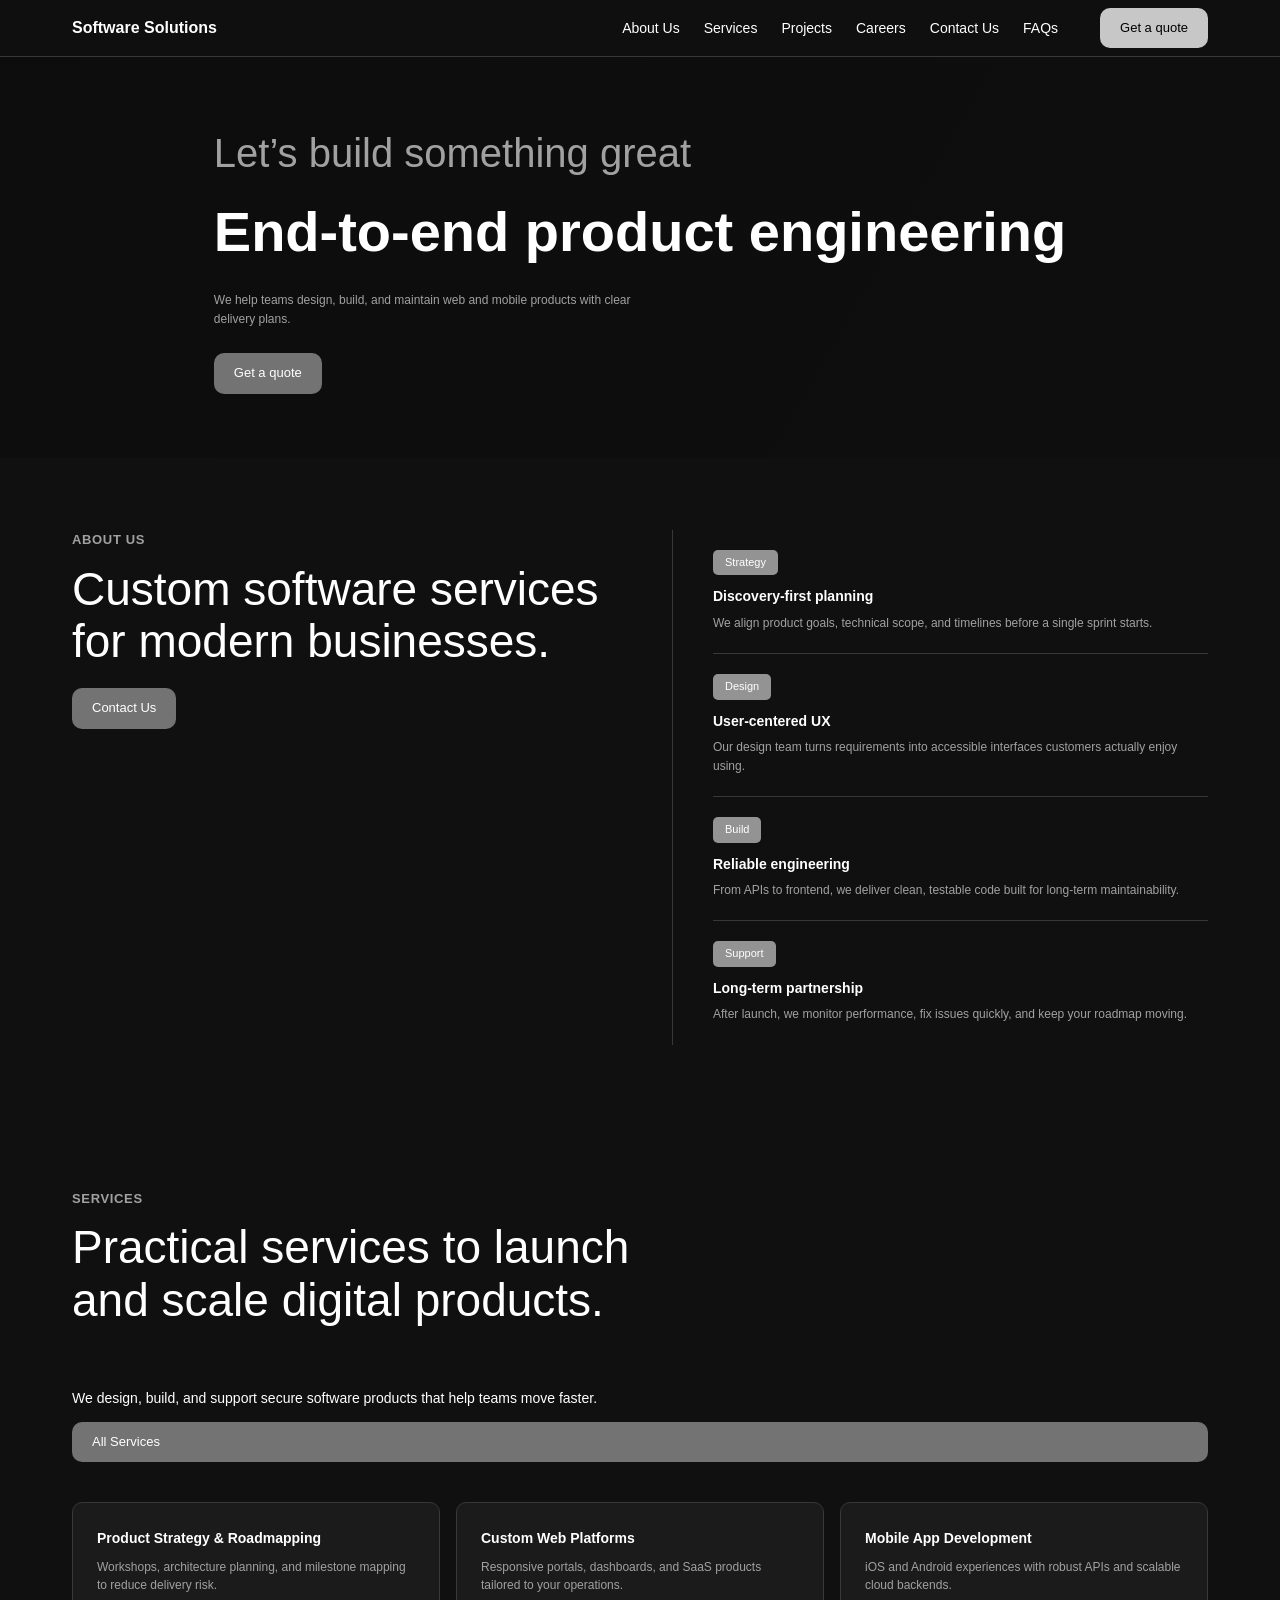
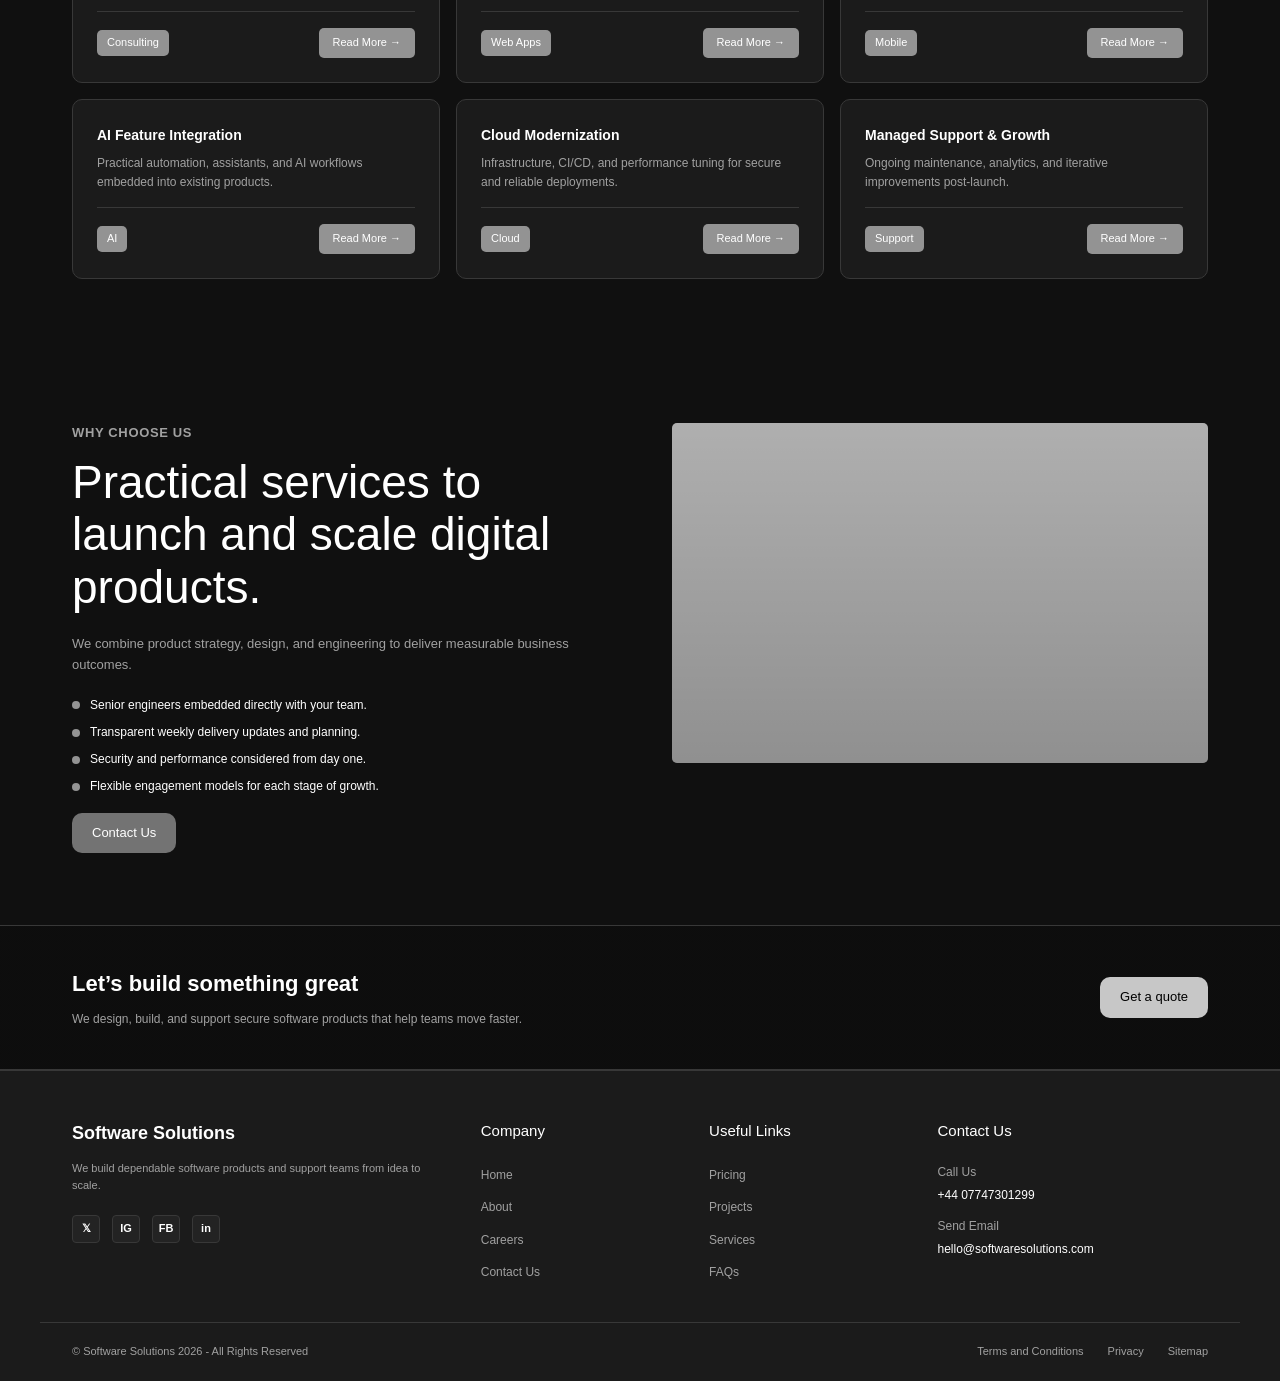
==== commit f4978d8b: "Polish site content, diversify cards, and add remote image assets" ====
--- a/index.html
+++ b/index.html
@@ -14,7 +14,7 @@
   <div class="nav-container">
     <a href="index.html" class="nav-logo">Software Solutions</a>
     <ul class="menu-items">
-      <li><a href="about.html">About Us</a></li>
+      <li><a href="about-us.html">About Us</a></li>
       <li><a href="services.html">Services</a></li>
       <li><a href="projects.html">Projects</a></li>
       <li><a href="careers.html">Careers</a></li>
@@ -34,7 +34,7 @@
   </div>
   <div class="hero-content">
     <h1 class="hero-title">Let’s build something great</h1>
-    <h2 class="hero-subtitle">Software delivery</h2>
+    <h2 class="hero-subtitle">End-to-end product engineering</h2>
     <p class="hero-desc">We help teams design, build, and maintain web and mobile products with clear delivery plans.</p>
     <a href="contact.html" class="btn btn-primary">Get a quote</a>
   </div>
@@ -47,28 +47,28 @@
       <div class="col-left">
         <span class="section-label">About Us</span>
         <h2 class="section-heading">Custom software services for modern businesses.</h2>
-        <a href="about.html" class="btn btn-primary">Contact Us</a>
+        <a href="about-us.html" class="btn btn-primary">Contact Us</a>
       </div>
       <div class="col-right about-contents">
         <div class="about-content">
-          <div class="icon">Feature</div>
-          <h4>Build with a trusted software partner</h4>
-          <p>We design, build, and support secure software products that help teams move faster.</p>
-        </div>
-        <div class="about-content">
-          <div class="icon">Feature</div>
-          <h4>Build with a trusted software partner</h4>
-          <p>We design, build, and support secure software products that help teams move faster.</p>
-        </div>
-        <div class="about-content">
-          <div class="icon">Feature</div>
-          <h4>Build with a trusted software partner</h4>
-          <p>We design, build, and support secure software products that help teams move faster.</p>
-        </div>
-        <div class="about-content">
-          <div class="icon">Feature</div>
-          <h4>Build with a trusted software partner</h4>
-          <p>We design, build, and support secure software products that help teams move faster.</p>
+          <div class="icon">Strategy</div>
+          <h4>Discovery-first planning</h4>
+          <p>We align product goals, technical scope, and timelines before a single sprint starts.</p>
+        </div>
+        <div class="about-content">
+          <div class="icon">Design</div>
+          <h4>User-centered UX</h4>
+          <p>Our design team turns requirements into accessible interfaces customers actually enjoy using.</p>
+        </div>
+        <div class="about-content">
+          <div class="icon">Build</div>
+          <h4>Reliable engineering</h4>
+          <p>From APIs to frontend, we deliver clean, testable code built for long-term maintainability.</p>
+        </div>
+        <div class="about-content">
+          <div class="icon">Support</div>
+          <h4>Long-term partnership</h4>
+          <p>After launch, we monitor performance, fix issues quickly, and keep your roadmap moving.</p>
         </div>
       </div>
     </div>
@@ -91,67 +91,67 @@
     <div class="cards-grid">
       <div class="card">
         <div class="card-top">
-          <h4>Solution Package</h4>
-          <p>We build practical digital solutions focused on reliability and outcomes.</p>
-        </div>
-        <div class="card-divider"></div>
-        <div class="card-bottom">
-          <span class="badge">Feature</span>
-          <a href="services.html" class="btn-more">Read More →</a>
-        </div>
-      </div>
-      <div class="card">
-        <div class="card-top">
-          <h4>Solution Package</h4>
-          <p>We build practical digital solutions focused on reliability and outcomes.</p>
-        </div>
-        <div class="card-divider"></div>
-        <div class="card-bottom">
-          <span class="badge">Feature</span>
-          <a href="services.html" class="btn-more">Read More →</a>
-        </div>
-      </div>
-      <div class="card">
-        <div class="card-top">
-          <h4>Solution Package</h4>
-          <p>We build practical digital solutions focused on reliability and outcomes.</p>
-        </div>
-        <div class="card-divider"></div>
-        <div class="card-bottom">
-          <span class="badge">Feature</span>
-          <a href="services.html" class="btn-more">Read More →</a>
-        </div>
-      </div>
-      <div class="card">
-        <div class="card-top">
-          <h4>Solution Package</h4>
-          <p>We build practical digital solutions focused on reliability and outcomes.</p>
-        </div>
-        <div class="card-divider"></div>
-        <div class="card-bottom">
-          <span class="badge">Feature</span>
-          <a href="services.html" class="btn-more">Read More →</a>
-        </div>
-      </div>
-      <div class="card">
-        <div class="card-top">
-          <h4>Solution Package</h4>
-          <p>We build practical digital solutions focused on reliability and outcomes.</p>
-        </div>
-        <div class="card-divider"></div>
-        <div class="card-bottom">
-          <span class="badge">Feature</span>
-          <a href="services.html" class="btn-more">Read More →</a>
-        </div>
-      </div>
-      <div class="card">
-        <div class="card-top">
-          <h4>Solution Package</h4>
-          <p>We build practical digital solutions focused on reliability and outcomes.</p>
-        </div>
-        <div class="card-divider"></div>
-        <div class="card-bottom">
-          <span class="badge">Feature</span>
+          <h4>Product Strategy & Roadmapping</h4>
+          <p>Workshops, architecture planning, and milestone mapping to reduce delivery risk.</p>
+        </div>
+        <div class="card-divider"></div>
+        <div class="card-bottom">
+          <span class="badge">Consulting</span>
+          <a href="services.html" class="btn-more">Read More →</a>
+        </div>
+      </div>
+      <div class="card">
+        <div class="card-top">
+          <h4>Custom Web Platforms</h4>
+          <p>Responsive portals, dashboards, and SaaS products tailored to your operations.</p>
+        </div>
+        <div class="card-divider"></div>
+        <div class="card-bottom">
+          <span class="badge">Web Apps</span>
+          <a href="services.html" class="btn-more">Read More →</a>
+        </div>
+      </div>
+      <div class="card">
+        <div class="card-top">
+          <h4>Mobile App Development</h4>
+          <p>iOS and Android experiences with robust APIs and scalable cloud backends.</p>
+        </div>
+        <div class="card-divider"></div>
+        <div class="card-bottom">
+          <span class="badge">Mobile</span>
+          <a href="services.html" class="btn-more">Read More →</a>
+        </div>
+      </div>
+      <div class="card">
+        <div class="card-top">
+          <h4>AI Feature Integration</h4>
+          <p>Practical automation, assistants, and AI workflows embedded into existing products.</p>
+        </div>
+        <div class="card-divider"></div>
+        <div class="card-bottom">
+          <span class="badge">AI</span>
+          <a href="services.html" class="btn-more">Read More →</a>
+        </div>
+      </div>
+      <div class="card">
+        <div class="card-top">
+          <h4>Cloud Modernization</h4>
+          <p>Infrastructure, CI/CD, and performance tuning for secure and reliable deployments.</p>
+        </div>
+        <div class="card-divider"></div>
+        <div class="card-bottom">
+          <span class="badge">Cloud</span>
+          <a href="services.html" class="btn-more">Read More →</a>
+        </div>
+      </div>
+      <div class="card">
+        <div class="card-top">
+          <h4>Managed Support & Growth</h4>
+          <p>Ongoing maintenance, analytics, and iterative improvements post-launch.</p>
+        </div>
+        <div class="card-divider"></div>
+        <div class="card-bottom">
+          <span class="badge">Support</span>
           <a href="services.html" class="btn-more">Read More →</a>
         </div>
       </div>
@@ -166,17 +166,17 @@
       <div class="col-left">
         <span class="section-label">Why Choose Us</span>
         <h2 class="section-heading">Practical services to launch and scale digital products.</h2>
-        <p class="section-desc">We build practical digital solutions focused on reliability and outcomes..</p>
+        <p class="section-desc">We combine product strategy, design, and engineering to deliver measurable business outcomes.</p>
         <ul class="bullet-list">
-          <li>Build confidently with an experienced software team.</li>
-          <li>Build confidently with an experienced software team.</li>
-          <li>Build confidently with an experienced software team.</li>
-          <li>Build confidently with an experienced software team.</li>
+          <li>Senior engineers embedded directly with your team.</li>
+          <li>Transparent weekly delivery updates and planning.</li>
+          <li>Security and performance considered from day one.</li>
+          <li>Flexible engagement models for each stage of growth.</li>
         </ul>
         <a href="contact.html" class="btn btn-primary u-mt-16 u-inline-block">Contact Us</a>
       </div>
       <div class="col-right">
-        <div class="placeholder-img large"></div>
+        <div class="placeholder-img large img-home-why"></div>
       </div>
     </div>
   </div>
@@ -210,7 +210,7 @@
       <h5>Company</h5>
       <ul>
         <li><a href="index.html">Home</a></li>
-        <li><a href="about.html">About</a></li>
+        <li><a href="about-us.html">About</a></li>
         <li><a href="careers.html">Careers</a></li>
         <li><a href="contact.html">Contact Us</a></li>
       </ul>
--- a/css/global.css
+++ b/css/global.css
@@ -265,6 +265,34 @@
   height: 244px;
 }
 
+
+
+/* Image presets (remote placeholders to be replaced with local assets later) */
+.img-home-why { background-image: url('https://images.unsplash.com/photo-1519389950473-47ba0277781c?auto=format&fit=crop&w=1200&q=80'); }
+.img-about-team { background-image: url('https://images.unsplash.com/photo-1522071820081-009f0129c71c?auto=format&fit=crop&w=1200&q=80'); }
+.img-about-mission { background-image: url('https://images.unsplash.com/photo-1552664730-d307ca884978?auto=format&fit=crop&w=1200&q=80'); }
+.img-about-approach { background-image: url('https://images.unsplash.com/photo-1461749280684-dccba630e2f6?auto=format&fit=crop&w=1200&q=80'); }
+.img-about-testimonial { background-image: url('https://images.unsplash.com/photo-1483058712412-4245e9b90334?auto=format&fit=crop&w=1200&q=80'); }
+.img-service-discovery { background-image: url('https://images.unsplash.com/photo-1454165804606-c3d57bc86b40?auto=format&fit=crop&w=900&q=80'); }
+.img-service-design { background-image: url('https://images.unsplash.com/photo-1498050108023-c5249f4df085?auto=format&fit=crop&w=900&q=80'); }
+.img-service-dev { background-image: url('https://images.unsplash.com/photo-1518770660439-4636190af475?auto=format&fit=crop&w=900&q=80'); }
+.img-service-support { background-image: url('https://images.unsplash.com/photo-1531482615713-2afd69097998?auto=format&fit=crop&w=900&q=80'); }
+.img-service-faq { background-image: url('https://images.unsplash.com/photo-1516321318423-f06f85e504b3?auto=format&fit=crop&w=1200&q=80'); }
+.img-project-health { background-image: url('https://images.unsplash.com/photo-1576091160550-2173dba999ef?auto=format&fit=crop&w=1200&q=80'); }
+.img-project-retail { background-image: url('https://images.unsplash.com/photo-1556742049-0cfed4f6a45d?auto=format&fit=crop&w=1200&q=80'); }
+.img-project-finance { background-image: url('https://images.unsplash.com/photo-1554224155-6726b3ff858f?auto=format&fit=crop&w=1200&q=80'); }
+.img-project-1 { background-image: url('https://images.unsplash.com/photo-1517694712202-14dd9538aa97?auto=format&fit=crop&w=1200&q=80'); }
+.img-project-2 { background-image: url('https://images.unsplash.com/photo-1521737604893-d14cc237f11d?auto=format&fit=crop&w=1200&q=80'); }
+.img-project-3 { background-image: url('https://images.unsplash.com/photo-1526498460520-4c246339dccb?auto=format&fit=crop&w=1200&q=80'); }
+.img-project-4 { background-image: url('https://images.unsplash.com/photo-1581092921461-39b1d08a9b2b?auto=format&fit=crop&w=1200&q=80'); }
+.img-project-5 { background-image: url('https://images.unsplash.com/photo-1551434678-e076c223a692?auto=format&fit=crop&w=1200&q=80'); }
+.img-project-6 { background-image: url('https://images.unsplash.com/photo-1517248135467-4c7edcad34c4?auto=format&fit=crop&w=1200&q=80'); }
+.img-project-7 { background-image: url('https://images.unsplash.com/photo-1532619187608-e5375cab36aa?auto=format&fit=crop&w=1200&q=80'); }
+.img-project-8 { background-image: url('https://images.unsplash.com/photo-1516116216624-53e697fedbea?auto=format&fit=crop&w=1200&q=80'); }
+.img-project-9 { background-image: url('https://images.unsplash.com/photo-1526374965328-7f61d4dc18c5?auto=format&fit=crop&w=1200&q=80'); }
+.img-careers-hero { background-image: url('https://images.unsplash.com/photo-1497215728101-856f4ea42174?auto=format&fit=crop&w=1200&q=80'); }
+.img-careers-process { background-image: url('https://images.unsplash.com/photo-1522202176988-66273c2fd55f?auto=format&fit=crop&w=1200&q=80'); }
+
 .bullet-list {
   display: flex;
   flex-direction: column;
@@ -410,7 +438,7 @@
 
 /* ===== CTA BANNER ===== */
 .cta-banner {
-  background: var(--surface);
+  background: linear-gradient(rgba(13, 13, 13, 0.84), rgba(13, 13, 13, 0.84)), url('https://images.unsplash.com/photo-1451187580459-43490279c0fa?auto=format&fit=crop&w=1600&q=80') center/cover no-repeat;
   border-top: 1px solid var(--border);
   border-bottom: 1px solid var(--border);
 }
--- a/css/home.css
+++ b/css/home.css
@@ -23,7 +23,7 @@
   content: '';
   position: absolute;
   inset: 0;
-  background: url("data:image/svg+xml,%3Csvg width='60' height='60' viewBox='0 0 60 60' xmlns='http://www.w3.org/2000/svg'%3E%3Cg fill='none' fill-rule='evenodd'%3E%3Cg fill='%23ffffff' fill-opacity='0.03'%3E%3Cpath d='M36 34v-4h-2v4h-4v2h4v4h2v-4h4v-2h-4zm0-30V0h-2v4h-4v2h4v4h2V6h4V4h-4zM6 34v-4H4v4H0v2h4v4h2v-4h4v-2H6zM6 4V0H4v4H0v2h4v4h2V6h4V4H6z'/%3E%3C/g%3E%3C/g%3E%3C/svg%3E");
+  background: linear-gradient(120deg, rgba(10, 10, 10, 0.62), rgba(10, 10, 10, 0.4));
 }
 
 .hero-content {
@@ -38,13 +38,13 @@
   font-size: clamp(22px, 3.5vw, 40px);
   font-weight: 400;
   color: var(--text-muted);
-  margin-bottom: 8px;
+  margin-bottom: 2px;
 }
 
 .hero-subtitle {
   font-size: clamp(36px, 5vw, 56px);
   font-weight: 600;
-  margin-bottom: 20px;
+  margin-bottom: 14px;
 }
 
 .hero-desc {
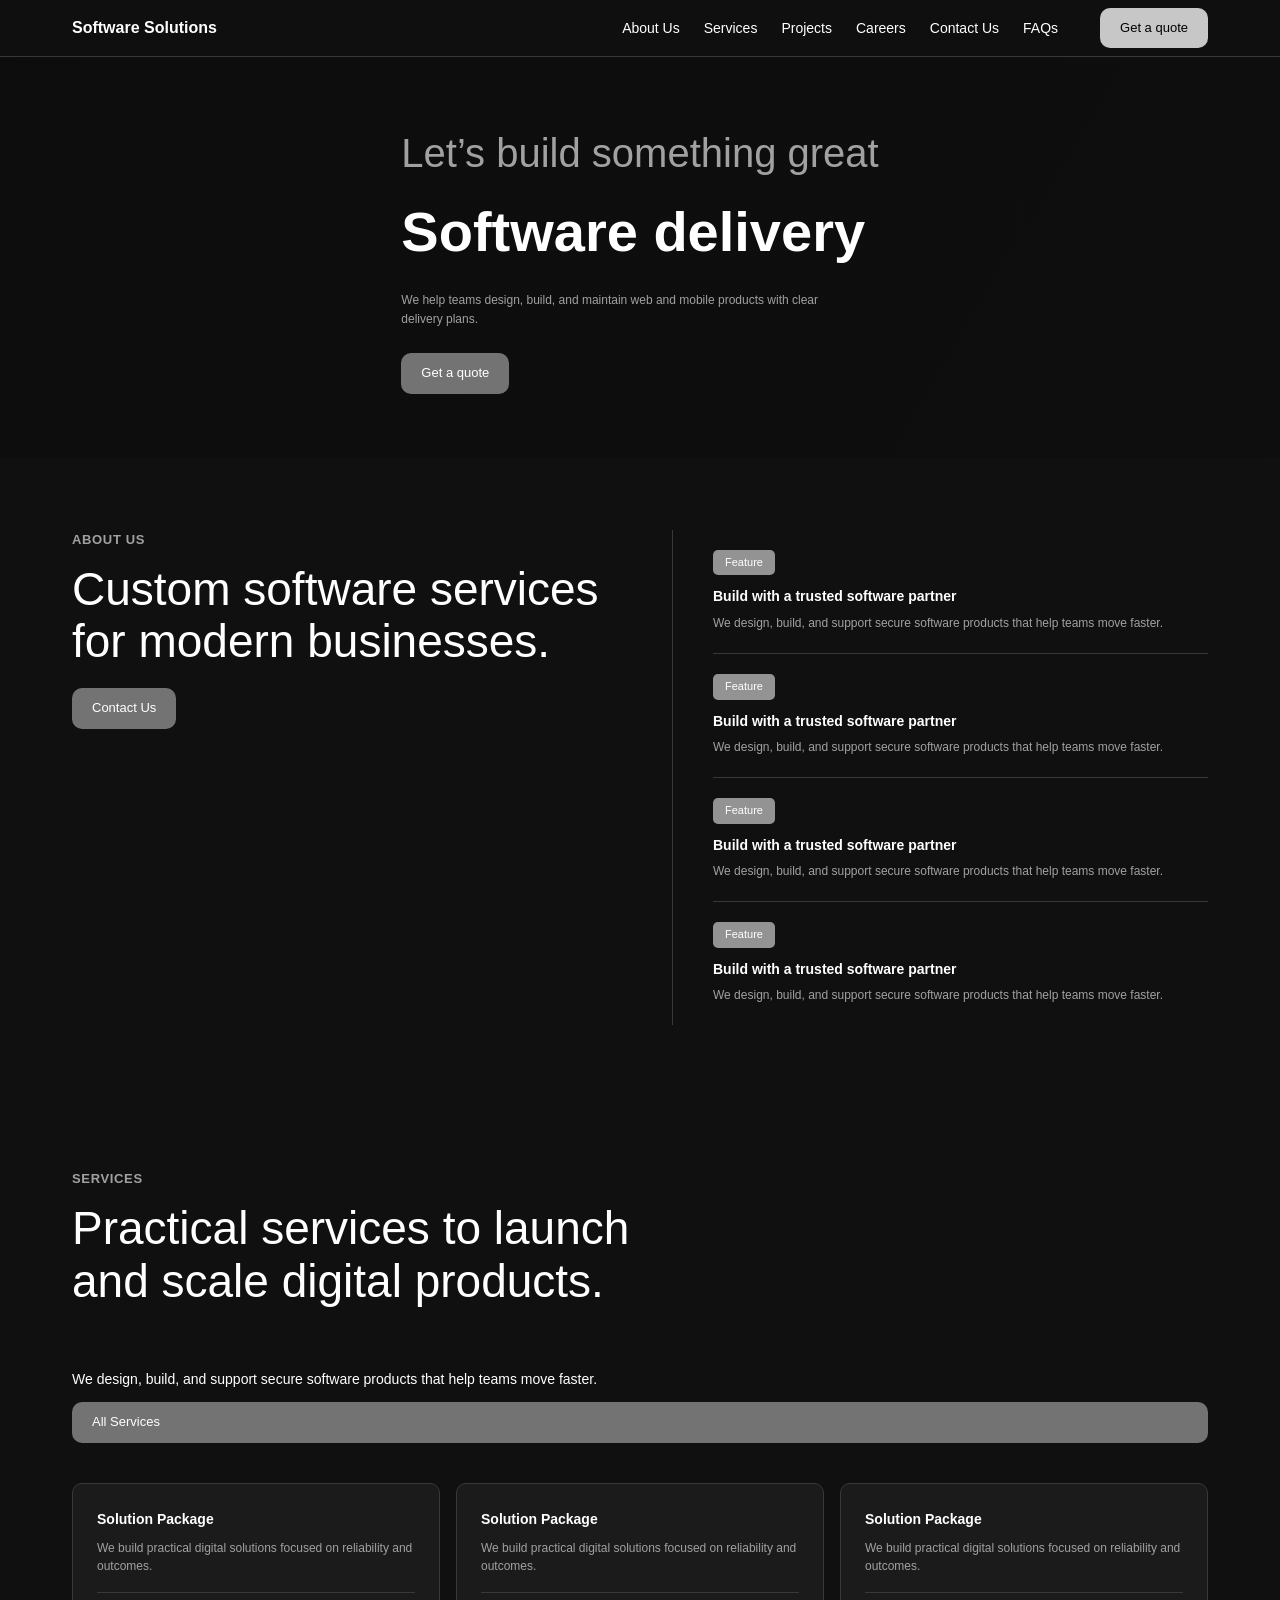
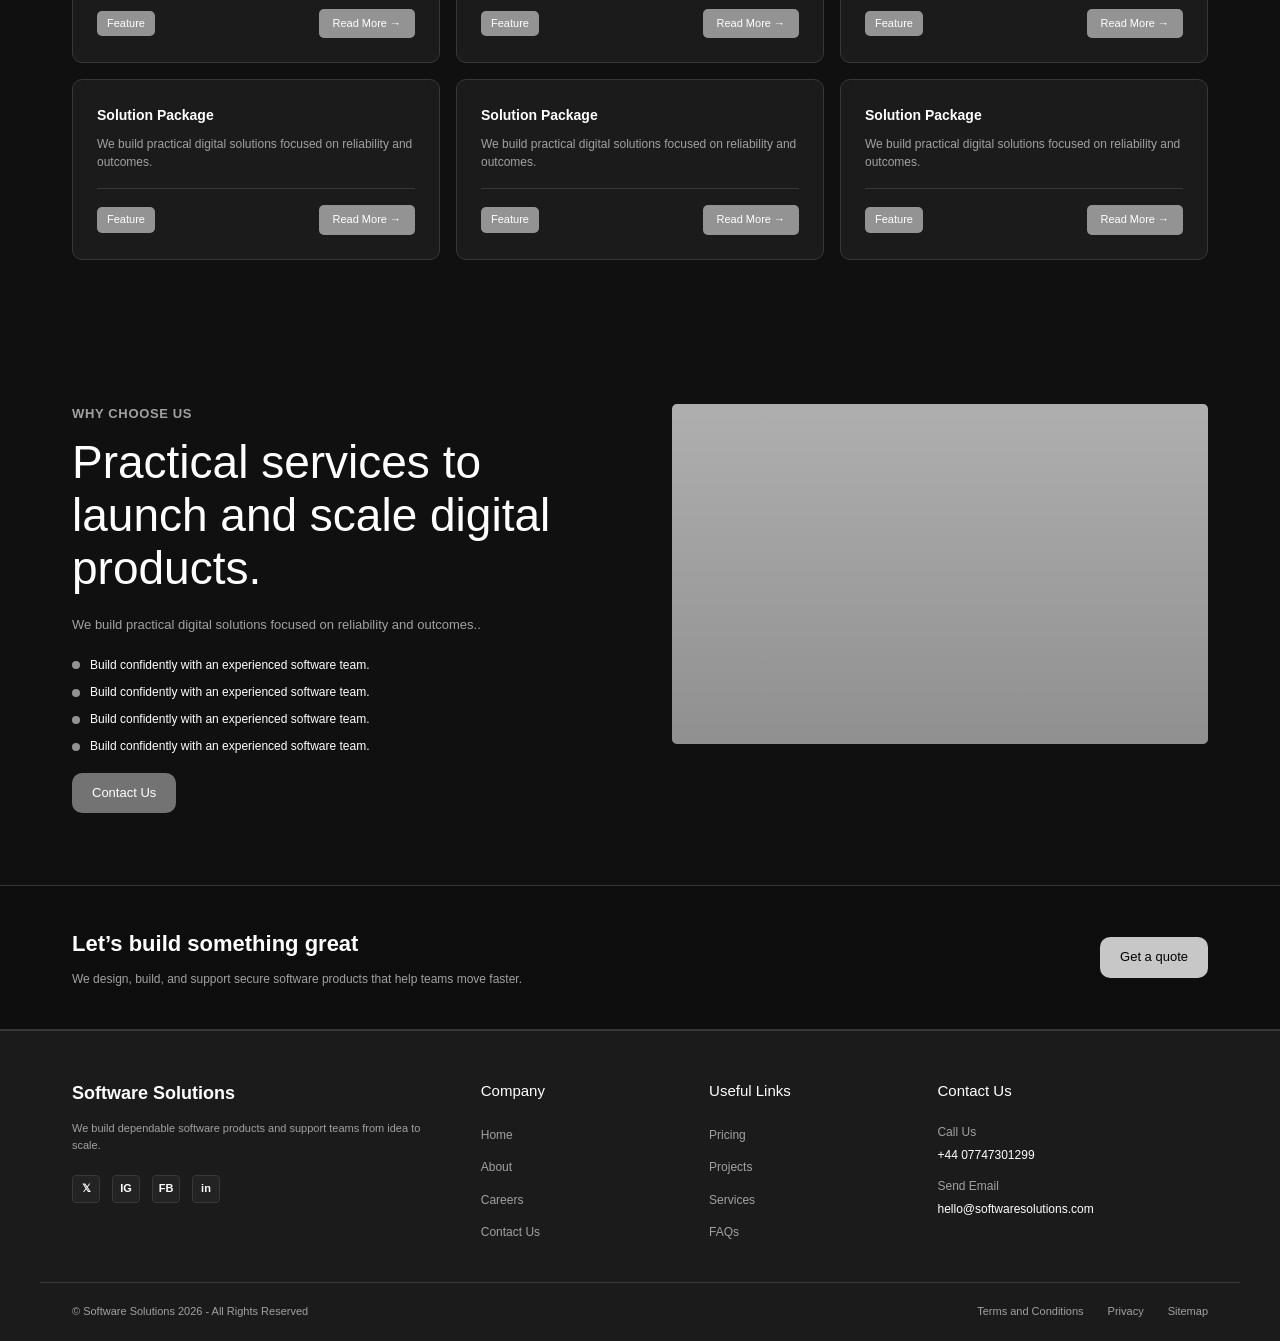
==== commit 2df98550: "Merge branch 'main' into codex/find-image-folder-2yniv2" ====
--- a/index.html
+++ b/index.html
@@ -14,7 +14,7 @@
   <div class="nav-container">
     <a href="index.html" class="nav-logo">Software Solutions</a>
     <ul class="menu-items">
-      <li><a href="about-us.html">About Us</a></li>
+      <li><a href="about.html">About Us</a></li>
       <li><a href="services.html">Services</a></li>
       <li><a href="projects.html">Projects</a></li>
       <li><a href="careers.html">Careers</a></li>
@@ -34,7 +34,7 @@
   </div>
   <div class="hero-content">
     <h1 class="hero-title">Let’s build something great</h1>
-    <h2 class="hero-subtitle">End-to-end product engineering</h2>
+    <h2 class="hero-subtitle">Software delivery</h2>
     <p class="hero-desc">We help teams design, build, and maintain web and mobile products with clear delivery plans.</p>
     <a href="contact.html" class="btn btn-primary">Get a quote</a>
   </div>
@@ -47,28 +47,28 @@
       <div class="col-left">
         <span class="section-label">About Us</span>
         <h2 class="section-heading">Custom software services for modern businesses.</h2>
-        <a href="about-us.html" class="btn btn-primary">Contact Us</a>
+        <a href="about.html" class="btn btn-primary">Contact Us</a>
       </div>
       <div class="col-right about-contents">
         <div class="about-content">
-          <div class="icon">Strategy</div>
-          <h4>Discovery-first planning</h4>
-          <p>We align product goals, technical scope, and timelines before a single sprint starts.</p>
-        </div>
-        <div class="about-content">
-          <div class="icon">Design</div>
-          <h4>User-centered UX</h4>
-          <p>Our design team turns requirements into accessible interfaces customers actually enjoy using.</p>
-        </div>
-        <div class="about-content">
-          <div class="icon">Build</div>
-          <h4>Reliable engineering</h4>
-          <p>From APIs to frontend, we deliver clean, testable code built for long-term maintainability.</p>
-        </div>
-        <div class="about-content">
-          <div class="icon">Support</div>
-          <h4>Long-term partnership</h4>
-          <p>After launch, we monitor performance, fix issues quickly, and keep your roadmap moving.</p>
+          <div class="icon">Feature</div>
+          <h4>Build with a trusted software partner</h4>
+          <p>We design, build, and support secure software products that help teams move faster.</p>
+        </div>
+        <div class="about-content">
+          <div class="icon">Feature</div>
+          <h4>Build with a trusted software partner</h4>
+          <p>We design, build, and support secure software products that help teams move faster.</p>
+        </div>
+        <div class="about-content">
+          <div class="icon">Feature</div>
+          <h4>Build with a trusted software partner</h4>
+          <p>We design, build, and support secure software products that help teams move faster.</p>
+        </div>
+        <div class="about-content">
+          <div class="icon">Feature</div>
+          <h4>Build with a trusted software partner</h4>
+          <p>We design, build, and support secure software products that help teams move faster.</p>
         </div>
       </div>
     </div>
@@ -91,67 +91,67 @@
     <div class="cards-grid">
       <div class="card">
         <div class="card-top">
-          <h4>Product Strategy & Roadmapping</h4>
-          <p>Workshops, architecture planning, and milestone mapping to reduce delivery risk.</p>
-        </div>
-        <div class="card-divider"></div>
-        <div class="card-bottom">
-          <span class="badge">Consulting</span>
-          <a href="services.html" class="btn-more">Read More →</a>
-        </div>
-      </div>
-      <div class="card">
-        <div class="card-top">
-          <h4>Custom Web Platforms</h4>
-          <p>Responsive portals, dashboards, and SaaS products tailored to your operations.</p>
-        </div>
-        <div class="card-divider"></div>
-        <div class="card-bottom">
-          <span class="badge">Web Apps</span>
-          <a href="services.html" class="btn-more">Read More →</a>
-        </div>
-      </div>
-      <div class="card">
-        <div class="card-top">
-          <h4>Mobile App Development</h4>
-          <p>iOS and Android experiences with robust APIs and scalable cloud backends.</p>
-        </div>
-        <div class="card-divider"></div>
-        <div class="card-bottom">
-          <span class="badge">Mobile</span>
-          <a href="services.html" class="btn-more">Read More →</a>
-        </div>
-      </div>
-      <div class="card">
-        <div class="card-top">
-          <h4>AI Feature Integration</h4>
-          <p>Practical automation, assistants, and AI workflows embedded into existing products.</p>
-        </div>
-        <div class="card-divider"></div>
-        <div class="card-bottom">
-          <span class="badge">AI</span>
-          <a href="services.html" class="btn-more">Read More →</a>
-        </div>
-      </div>
-      <div class="card">
-        <div class="card-top">
-          <h4>Cloud Modernization</h4>
-          <p>Infrastructure, CI/CD, and performance tuning for secure and reliable deployments.</p>
-        </div>
-        <div class="card-divider"></div>
-        <div class="card-bottom">
-          <span class="badge">Cloud</span>
-          <a href="services.html" class="btn-more">Read More →</a>
-        </div>
-      </div>
-      <div class="card">
-        <div class="card-top">
-          <h4>Managed Support & Growth</h4>
-          <p>Ongoing maintenance, analytics, and iterative improvements post-launch.</p>
-        </div>
-        <div class="card-divider"></div>
-        <div class="card-bottom">
-          <span class="badge">Support</span>
+          <h4>Solution Package</h4>
+          <p>We build practical digital solutions focused on reliability and outcomes.</p>
+        </div>
+        <div class="card-divider"></div>
+        <div class="card-bottom">
+          <span class="badge">Feature</span>
+          <a href="services.html" class="btn-more">Read More →</a>
+        </div>
+      </div>
+      <div class="card">
+        <div class="card-top">
+          <h4>Solution Package</h4>
+          <p>We build practical digital solutions focused on reliability and outcomes.</p>
+        </div>
+        <div class="card-divider"></div>
+        <div class="card-bottom">
+          <span class="badge">Feature</span>
+          <a href="services.html" class="btn-more">Read More →</a>
+        </div>
+      </div>
+      <div class="card">
+        <div class="card-top">
+          <h4>Solution Package</h4>
+          <p>We build practical digital solutions focused on reliability and outcomes.</p>
+        </div>
+        <div class="card-divider"></div>
+        <div class="card-bottom">
+          <span class="badge">Feature</span>
+          <a href="services.html" class="btn-more">Read More →</a>
+        </div>
+      </div>
+      <div class="card">
+        <div class="card-top">
+          <h4>Solution Package</h4>
+          <p>We build practical digital solutions focused on reliability and outcomes.</p>
+        </div>
+        <div class="card-divider"></div>
+        <div class="card-bottom">
+          <span class="badge">Feature</span>
+          <a href="services.html" class="btn-more">Read More →</a>
+        </div>
+      </div>
+      <div class="card">
+        <div class="card-top">
+          <h4>Solution Package</h4>
+          <p>We build practical digital solutions focused on reliability and outcomes.</p>
+        </div>
+        <div class="card-divider"></div>
+        <div class="card-bottom">
+          <span class="badge">Feature</span>
+          <a href="services.html" class="btn-more">Read More →</a>
+        </div>
+      </div>
+      <div class="card">
+        <div class="card-top">
+          <h4>Solution Package</h4>
+          <p>We build practical digital solutions focused on reliability and outcomes.</p>
+        </div>
+        <div class="card-divider"></div>
+        <div class="card-bottom">
+          <span class="badge">Feature</span>
           <a href="services.html" class="btn-more">Read More →</a>
         </div>
       </div>
@@ -166,12 +166,12 @@
       <div class="col-left">
         <span class="section-label">Why Choose Us</span>
         <h2 class="section-heading">Practical services to launch and scale digital products.</h2>
-        <p class="section-desc">We combine product strategy, design, and engineering to deliver measurable business outcomes.</p>
+        <p class="section-desc">We build practical digital solutions focused on reliability and outcomes..</p>
         <ul class="bullet-list">
-          <li>Senior engineers embedded directly with your team.</li>
-          <li>Transparent weekly delivery updates and planning.</li>
-          <li>Security and performance considered from day one.</li>
-          <li>Flexible engagement models for each stage of growth.</li>
+          <li>Build confidently with an experienced software team.</li>
+          <li>Build confidently with an experienced software team.</li>
+          <li>Build confidently with an experienced software team.</li>
+          <li>Build confidently with an experienced software team.</li>
         </ul>
         <a href="contact.html" class="btn btn-primary u-mt-16 u-inline-block">Contact Us</a>
       </div>
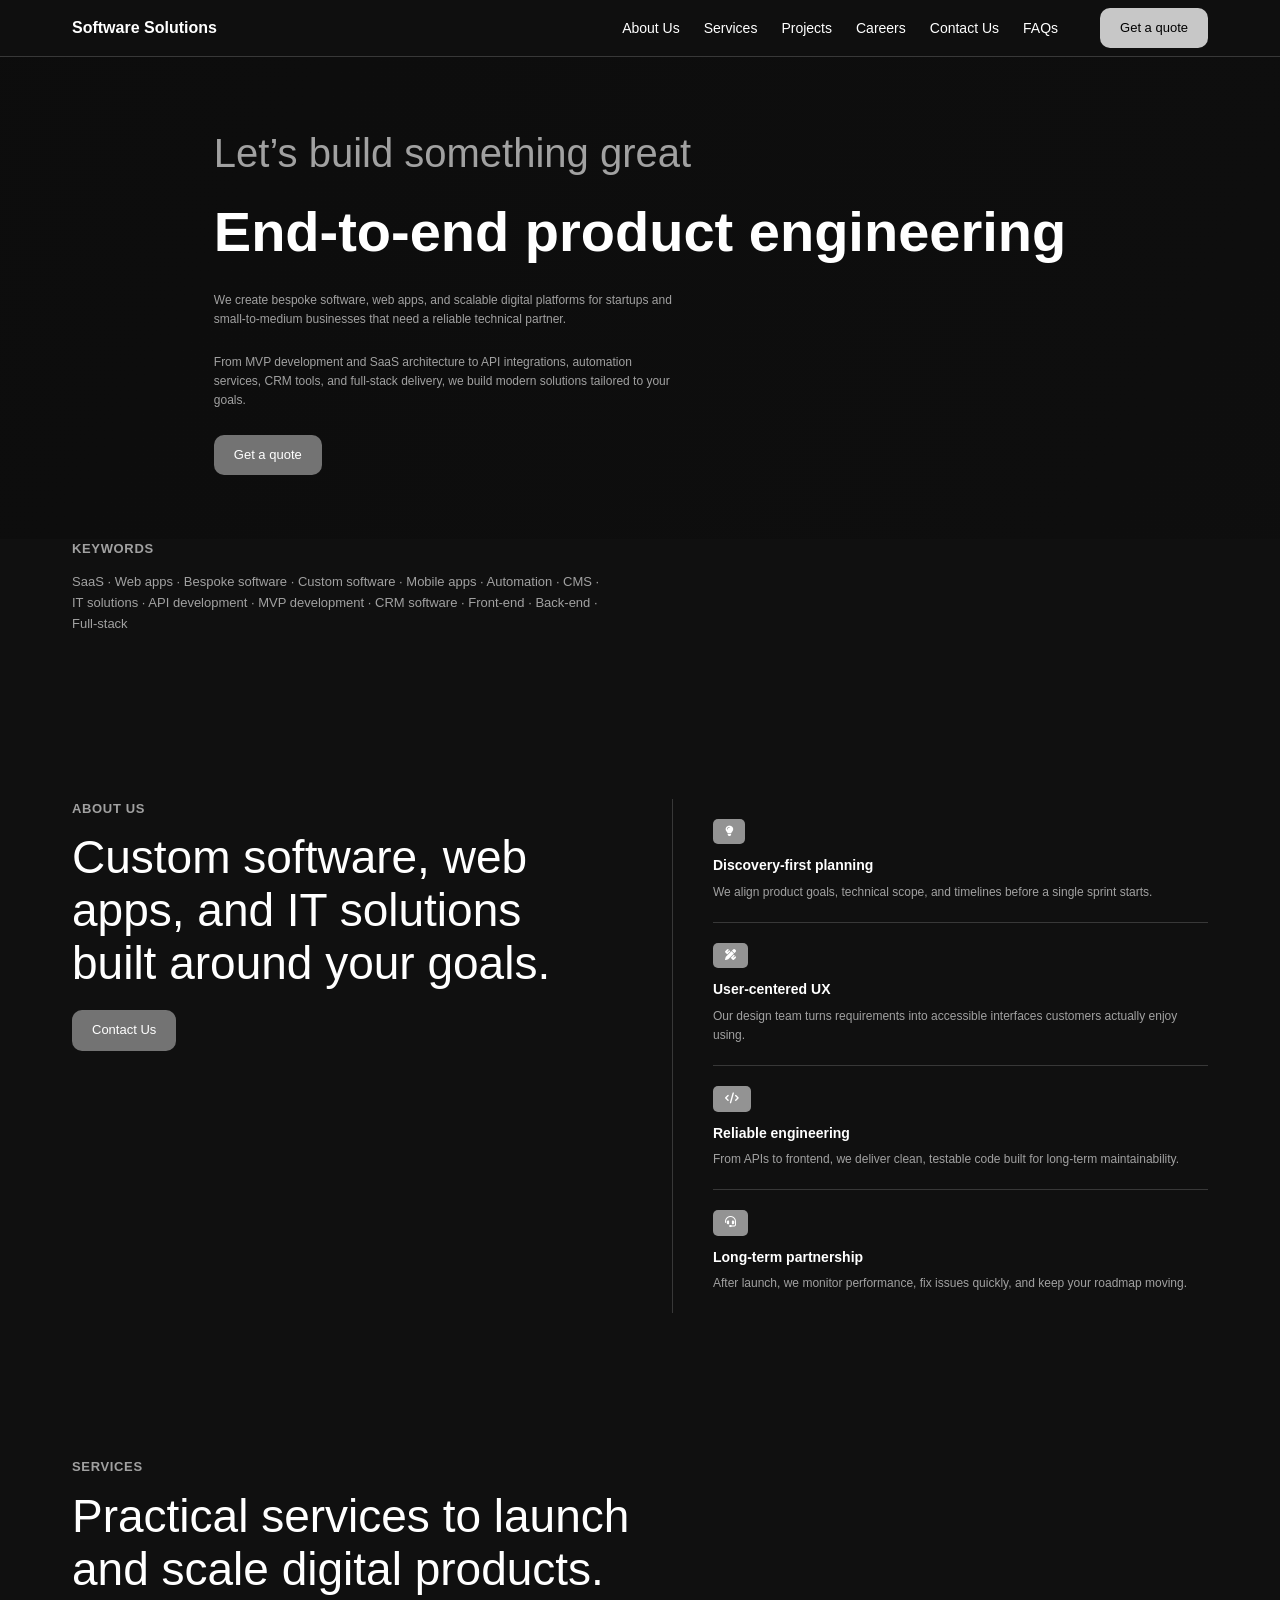
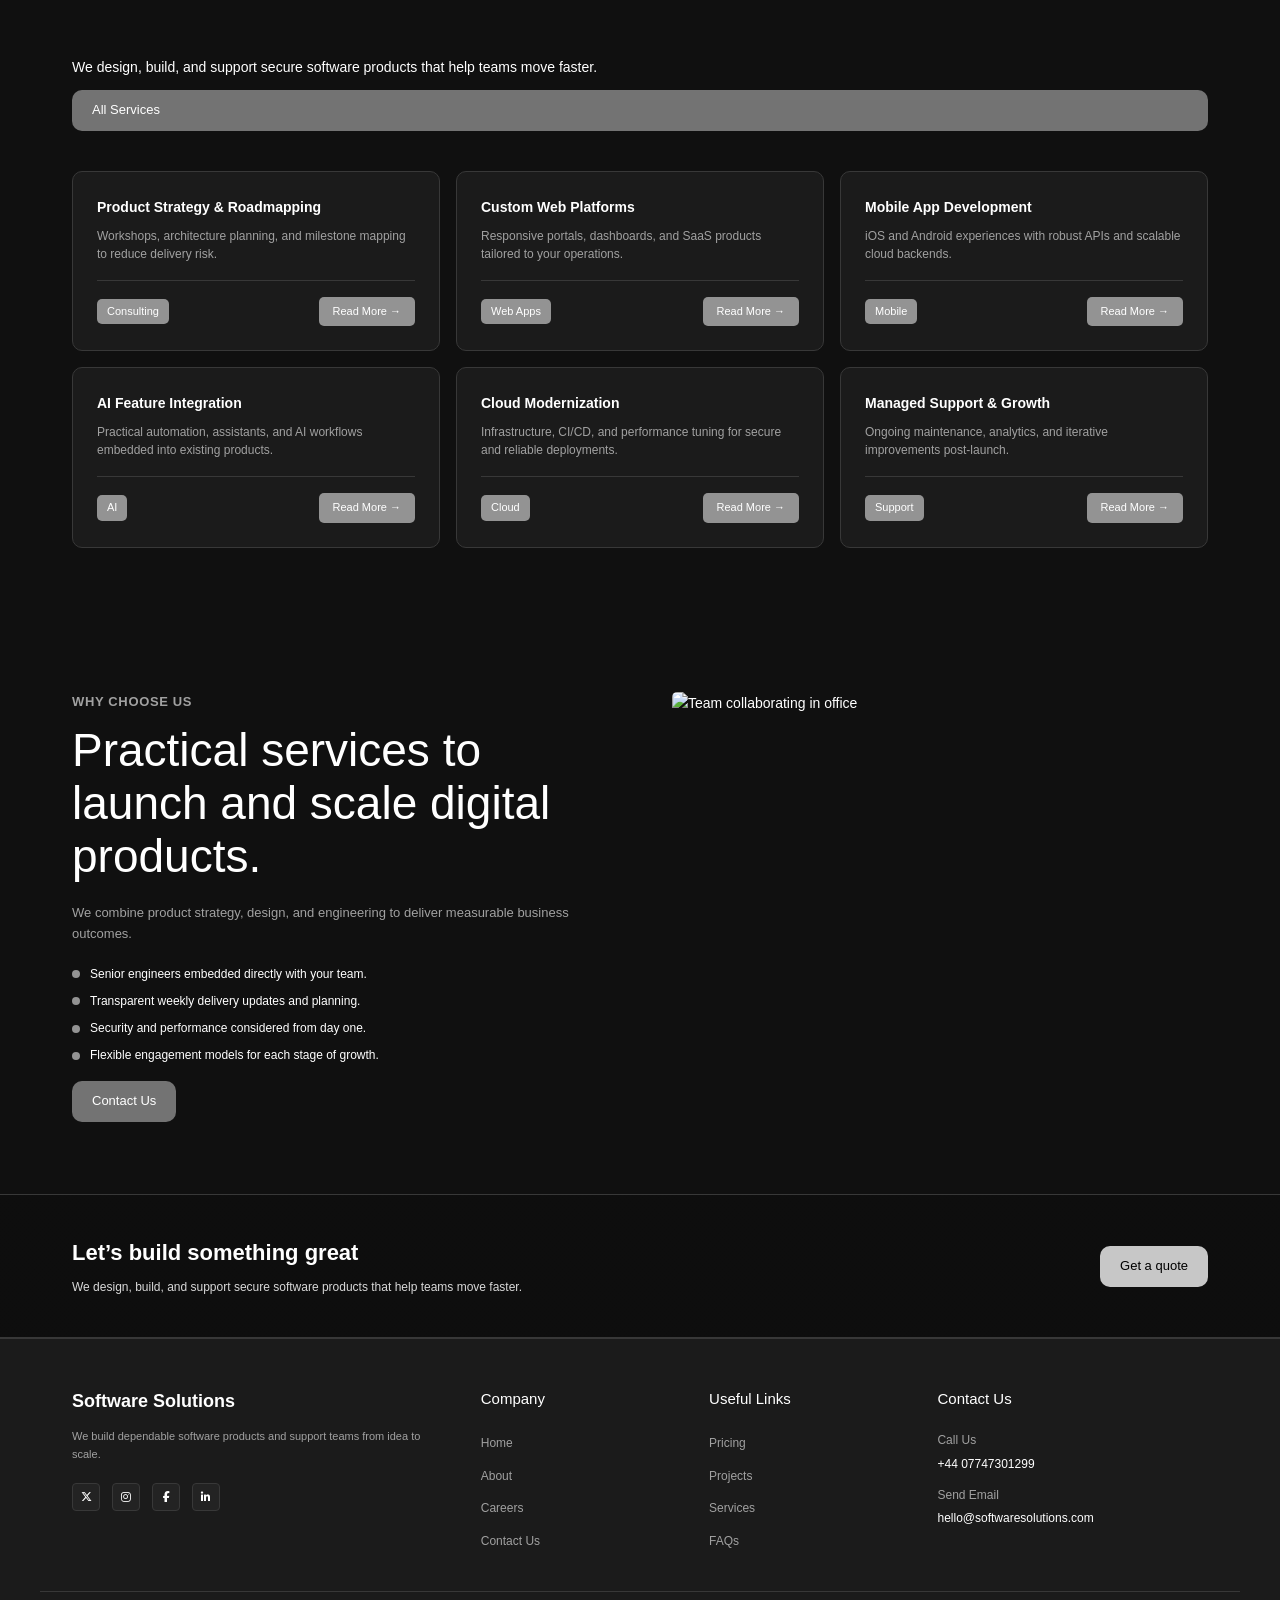
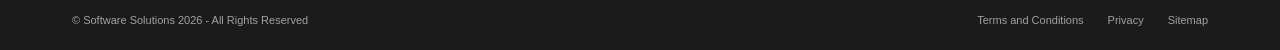
==== commit a3df22a9: "Replace placeholders with real images and enrich site content" ====
--- a/index.html
+++ b/index.html
@@ -6,6 +6,7 @@
   <title>Software Solutions - Home</title>
   <link rel="stylesheet" href="css/global.css" />
   <link rel="stylesheet" href="css/home.css" />
+  <link rel="stylesheet" href="https://cdnjs.cloudflare.com/ajax/libs/font-awesome/6.5.2/css/all.min.css" integrity="sha512-SnH5WK+bZxgPHs44uWix+LLJAJ9/2PkPKZ5QiAj6Ta86w+fsb2TkR4j8blC7R8g6+S9Yl+6YQ6D2fI5lP6w2wA==" crossorigin="anonymous" referrerpolicy="no-referrer" />
 </head>
 <body>
 
@@ -14,7 +15,7 @@
   <div class="nav-container">
     <a href="index.html" class="nav-logo">Software Solutions</a>
     <ul class="menu-items">
-      <li><a href="about.html">About Us</a></li>
+      <li><a href="about-us.html">About Us</a></li>
       <li><a href="services.html">Services</a></li>
       <li><a href="projects.html">Projects</a></li>
       <li><a href="careers.html">Careers</a></li>
@@ -34,9 +35,17 @@
   </div>
   <div class="hero-content">
     <h1 class="hero-title">Let’s build something great</h1>
-    <h2 class="hero-subtitle">Software delivery</h2>
-    <p class="hero-desc">We help teams design, build, and maintain web and mobile products with clear delivery plans.</p>
+    <h2 class="hero-subtitle">End-to-end product engineering</h2>
+    <p class="hero-desc">We create bespoke software, web apps, and scalable digital platforms for startups and small-to-medium businesses that need a reliable technical partner.</p>
+    <p class="hero-desc">From MVP development and SaaS architecture to API integrations, automation services, CRM tools, and full-stack delivery, we build modern solutions tailored to your goals.</p>
     <a href="contact.html" class="btn btn-primary">Get a quote</a>
+  </div>
+</section>
+
+<section class="section u-pt-0">
+  <div class="container">
+    <span class="section-label">Keywords</span>
+    <p class="section-desc">SaaS · Web apps · Bespoke software · Custom software · Mobile apps · Automation · CMS · IT solutions · API development · MVP development · CRM software · Front-end · Back-end · Full-stack</p>
   </div>
 </section>
 
@@ -46,29 +55,29 @@
     <div class="two-col">
       <div class="col-left">
         <span class="section-label">About Us</span>
-        <h2 class="section-heading">Custom software services for modern businesses.</h2>
-        <a href="about.html" class="btn btn-primary">Contact Us</a>
+        <h2 class="section-heading">Custom software, web apps, and IT solutions built around your goals.</h2>
+        <a href="about-us.html" class="btn btn-primary">Contact Us</a>
       </div>
       <div class="col-right about-contents">
         <div class="about-content">
-          <div class="icon">Feature</div>
-          <h4>Build with a trusted software partner</h4>
-          <p>We design, build, and support secure software products that help teams move faster.</p>
-        </div>
-        <div class="about-content">
-          <div class="icon">Feature</div>
-          <h4>Build with a trusted software partner</h4>
-          <p>We design, build, and support secure software products that help teams move faster.</p>
-        </div>
-        <div class="about-content">
-          <div class="icon">Feature</div>
-          <h4>Build with a trusted software partner</h4>
-          <p>We design, build, and support secure software products that help teams move faster.</p>
-        </div>
-        <div class="about-content">
-          <div class="icon">Feature</div>
-          <h4>Build with a trusted software partner</h4>
-          <p>We design, build, and support secure software products that help teams move faster.</p>
+          <div class="icon"><i class="fa-solid fa-lightbulb"></i></div>
+          <h4>Discovery-first planning</h4>
+          <p>We align product goals, technical scope, and timelines before a single sprint starts.</p>
+        </div>
+        <div class="about-content">
+          <div class="icon"><i class="fa-solid fa-pen-ruler"></i></div>
+          <h4>User-centered UX</h4>
+          <p>Our design team turns requirements into accessible interfaces customers actually enjoy using.</p>
+        </div>
+        <div class="about-content">
+          <div class="icon"><i class="fa-solid fa-code"></i></div>
+          <h4>Reliable engineering</h4>
+          <p>From APIs to frontend, we deliver clean, testable code built for long-term maintainability.</p>
+        </div>
+        <div class="about-content">
+          <div class="icon"><i class="fa-solid fa-headset"></i></div>
+          <h4>Long-term partnership</h4>
+          <p>After launch, we monitor performance, fix issues quickly, and keep your roadmap moving.</p>
         </div>
       </div>
     </div>
@@ -91,67 +100,67 @@
     <div class="cards-grid">
       <div class="card">
         <div class="card-top">
-          <h4>Solution Package</h4>
-          <p>We build practical digital solutions focused on reliability and outcomes.</p>
-        </div>
-        <div class="card-divider"></div>
-        <div class="card-bottom">
-          <span class="badge">Feature</span>
-          <a href="services.html" class="btn-more">Read More →</a>
-        </div>
-      </div>
-      <div class="card">
-        <div class="card-top">
-          <h4>Solution Package</h4>
-          <p>We build practical digital solutions focused on reliability and outcomes.</p>
-        </div>
-        <div class="card-divider"></div>
-        <div class="card-bottom">
-          <span class="badge">Feature</span>
-          <a href="services.html" class="btn-more">Read More →</a>
-        </div>
-      </div>
-      <div class="card">
-        <div class="card-top">
-          <h4>Solution Package</h4>
-          <p>We build practical digital solutions focused on reliability and outcomes.</p>
-        </div>
-        <div class="card-divider"></div>
-        <div class="card-bottom">
-          <span class="badge">Feature</span>
-          <a href="services.html" class="btn-more">Read More →</a>
-        </div>
-      </div>
-      <div class="card">
-        <div class="card-top">
-          <h4>Solution Package</h4>
-          <p>We build practical digital solutions focused on reliability and outcomes.</p>
-        </div>
-        <div class="card-divider"></div>
-        <div class="card-bottom">
-          <span class="badge">Feature</span>
-          <a href="services.html" class="btn-more">Read More →</a>
-        </div>
-      </div>
-      <div class="card">
-        <div class="card-top">
-          <h4>Solution Package</h4>
-          <p>We build practical digital solutions focused on reliability and outcomes.</p>
-        </div>
-        <div class="card-divider"></div>
-        <div class="card-bottom">
-          <span class="badge">Feature</span>
-          <a href="services.html" class="btn-more">Read More →</a>
-        </div>
-      </div>
-      <div class="card">
-        <div class="card-top">
-          <h4>Solution Package</h4>
-          <p>We build practical digital solutions focused on reliability and outcomes.</p>
-        </div>
-        <div class="card-divider"></div>
-        <div class="card-bottom">
-          <span class="badge">Feature</span>
+          <h4>Product Strategy & Roadmapping</h4>
+          <p>Workshops, architecture planning, and milestone mapping to reduce delivery risk.</p>
+        </div>
+        <div class="card-divider"></div>
+        <div class="card-bottom">
+          <span class="badge">Consulting</span>
+          <a href="services.html" class="btn-more">Read More →</a>
+        </div>
+      </div>
+      <div class="card">
+        <div class="card-top">
+          <h4>Custom Web Platforms</h4>
+          <p>Responsive portals, dashboards, and SaaS products tailored to your operations.</p>
+        </div>
+        <div class="card-divider"></div>
+        <div class="card-bottom">
+          <span class="badge">Web Apps</span>
+          <a href="services.html" class="btn-more">Read More →</a>
+        </div>
+      </div>
+      <div class="card">
+        <div class="card-top">
+          <h4>Mobile App Development</h4>
+          <p>iOS and Android experiences with robust APIs and scalable cloud backends.</p>
+        </div>
+        <div class="card-divider"></div>
+        <div class="card-bottom">
+          <span class="badge">Mobile</span>
+          <a href="services.html" class="btn-more">Read More →</a>
+        </div>
+      </div>
+      <div class="card">
+        <div class="card-top">
+          <h4>AI Feature Integration</h4>
+          <p>Practical automation, assistants, and AI workflows embedded into existing products.</p>
+        </div>
+        <div class="card-divider"></div>
+        <div class="card-bottom">
+          <span class="badge">AI</span>
+          <a href="services.html" class="btn-more">Read More →</a>
+        </div>
+      </div>
+      <div class="card">
+        <div class="card-top">
+          <h4>Cloud Modernization</h4>
+          <p>Infrastructure, CI/CD, and performance tuning for secure and reliable deployments.</p>
+        </div>
+        <div class="card-divider"></div>
+        <div class="card-bottom">
+          <span class="badge">Cloud</span>
+          <a href="services.html" class="btn-more">Read More →</a>
+        </div>
+      </div>
+      <div class="card">
+        <div class="card-top">
+          <h4>Managed Support & Growth</h4>
+          <p>Ongoing maintenance, analytics, and iterative improvements post-launch.</p>
+        </div>
+        <div class="card-divider"></div>
+        <div class="card-bottom">
+          <span class="badge">Support</span>
           <a href="services.html" class="btn-more">Read More →</a>
         </div>
       </div>
@@ -166,17 +175,17 @@
       <div class="col-left">
         <span class="section-label">Why Choose Us</span>
         <h2 class="section-heading">Practical services to launch and scale digital products.</h2>
-        <p class="section-desc">We build practical digital solutions focused on reliability and outcomes..</p>
+        <p class="section-desc">We combine product strategy, design, and engineering to deliver measurable business outcomes.</p>
         <ul class="bullet-list">
-          <li>Build confidently with an experienced software team.</li>
-          <li>Build confidently with an experienced software team.</li>
-          <li>Build confidently with an experienced software team.</li>
-          <li>Build confidently with an experienced software team.</li>
+          <li>Senior engineers embedded directly with your team.</li>
+          <li>Transparent weekly delivery updates and planning.</li>
+          <li>Security and performance considered from day one.</li>
+          <li>Flexible engagement models for each stage of growth.</li>
         </ul>
         <a href="contact.html" class="btn btn-primary u-mt-16 u-inline-block">Contact Us</a>
       </div>
       <div class="col-right">
-        <div class="placeholder-img large img-home-why"></div>
+        <img class="content-image large" src="https://images.unsplash.com/photo-1519389950473-47ba0277781c?auto=format&fit=crop&w=1200&q=80" alt="Team collaborating in office" />
       </div>
     </div>
   </div>
@@ -200,10 +209,10 @@
       <div class="footer-logo">Software Solutions</div>
       <p>We build dependable software products and support teams from idea to scale.</p>
       <div class="social-links">
-        <a href="#" class="social-media-icons">𝕏</a>
-        <a href="#" class="social-media-icons">IG</a>
-        <a href="#" class="social-media-icons">FB</a>
-        <a href="#" class="social-media-icons">in</a>
+        <a href="#" class="social-media-icons"><i class="fa-brands fa-x-twitter"></i></a>
+        <a href="#" class="social-media-icons"><i class="fa-brands fa-instagram"></i></a>
+        <a href="#" class="social-media-icons"><i class="fa-brands fa-facebook-f"></i></a>
+        <a href="#" class="social-media-icons"><i class="fa-brands fa-linkedin-in"></i></a>
       </div>
     </div>
     <div class="footer-col">
--- a/css/global.css
+++ b/css/global.css
@@ -231,67 +231,31 @@
   font-size: 11px;
 }
 
-.placeholder-img {
-  background: #c7c7c7 url('../images/placeholder.jpg') center/cover no-repeat;
+.content-image {
+  width: 100%;
   border-radius: var(--radius-sm);
-  position: relative;
-  overflow: hidden;
-}
-
-.placeholder-img::after {
-  content: '';
-  position: absolute;
-  inset: 0;
-  background: linear-gradient(to top, rgba(0, 0, 0, 0.28), rgba(0, 0, 0, 0.12));
-}
-
-.placeholder-img.large {
-  width: 100%;
+  object-fit: cover;
+  display: block;
+}
+
+.content-image.large {
   height: 340px;
 }
 
-.placeholder-img.medium {
-  width: 100%;
+.content-image.medium {
   height: 200px;
 }
 
-.placeholder-img.small {
-  width: 100%;
+.content-image.small {
   height: 150px;
 }
 
-.placeholder-img.hero-ph {
-  width: 100%;
+.content-image.hero-ph {
   height: 244px;
 }
 
 
 
-/* Image presets (remote placeholders to be replaced with local assets later) */
-.img-home-why { background-image: url('https://images.unsplash.com/photo-1519389950473-47ba0277781c?auto=format&fit=crop&w=1200&q=80'); }
-.img-about-team { background-image: url('https://images.unsplash.com/photo-1522071820081-009f0129c71c?auto=format&fit=crop&w=1200&q=80'); }
-.img-about-mission { background-image: url('https://images.unsplash.com/photo-1552664730-d307ca884978?auto=format&fit=crop&w=1200&q=80'); }
-.img-about-approach { background-image: url('https://images.unsplash.com/photo-1461749280684-dccba630e2f6?auto=format&fit=crop&w=1200&q=80'); }
-.img-about-testimonial { background-image: url('https://images.unsplash.com/photo-1483058712412-4245e9b90334?auto=format&fit=crop&w=1200&q=80'); }
-.img-service-discovery { background-image: url('https://images.unsplash.com/photo-1454165804606-c3d57bc86b40?auto=format&fit=crop&w=900&q=80'); }
-.img-service-design { background-image: url('https://images.unsplash.com/photo-1498050108023-c5249f4df085?auto=format&fit=crop&w=900&q=80'); }
-.img-service-dev { background-image: url('https://images.unsplash.com/photo-1518770660439-4636190af475?auto=format&fit=crop&w=900&q=80'); }
-.img-service-support { background-image: url('https://images.unsplash.com/photo-1531482615713-2afd69097998?auto=format&fit=crop&w=900&q=80'); }
-.img-service-faq { background-image: url('https://images.unsplash.com/photo-1516321318423-f06f85e504b3?auto=format&fit=crop&w=1200&q=80'); }
-.img-project-health { background-image: url('https://images.unsplash.com/photo-1576091160550-2173dba999ef?auto=format&fit=crop&w=1200&q=80'); }
-.img-project-retail { background-image: url('https://images.unsplash.com/photo-1556742049-0cfed4f6a45d?auto=format&fit=crop&w=1200&q=80'); }
-.img-project-finance { background-image: url('https://images.unsplash.com/photo-1554224155-6726b3ff858f?auto=format&fit=crop&w=1200&q=80'); }
-.img-project-1 { background-image: url('https://images.unsplash.com/photo-1517694712202-14dd9538aa97?auto=format&fit=crop&w=1200&q=80'); }
-.img-project-2 { background-image: url('https://images.unsplash.com/photo-1521737604893-d14cc237f11d?auto=format&fit=crop&w=1200&q=80'); }
-.img-project-3 { background-image: url('https://images.unsplash.com/photo-1526498460520-4c246339dccb?auto=format&fit=crop&w=1200&q=80'); }
-.img-project-4 { background-image: url('https://images.unsplash.com/photo-1581092921461-39b1d08a9b2b?auto=format&fit=crop&w=1200&q=80'); }
-.img-project-5 { background-image: url('https://images.unsplash.com/photo-1551434678-e076c223a692?auto=format&fit=crop&w=1200&q=80'); }
-.img-project-6 { background-image: url('https://images.unsplash.com/photo-1517248135467-4c7edcad34c4?auto=format&fit=crop&w=1200&q=80'); }
-.img-project-7 { background-image: url('https://images.unsplash.com/photo-1532619187608-e5375cab36aa?auto=format&fit=crop&w=1200&q=80'); }
-.img-project-8 { background-image: url('https://images.unsplash.com/photo-1516116216624-53e697fedbea?auto=format&fit=crop&w=1200&q=80'); }
-.img-project-9 { background-image: url('https://images.unsplash.com/photo-1526374965328-7f61d4dc18c5?auto=format&fit=crop&w=1200&q=80'); }
-.img-careers-hero { background-image: url('https://images.unsplash.com/photo-1497215728101-856f4ea42174?auto=format&fit=crop&w=1200&q=80'); }
-.img-careers-process { background-image: url('https://images.unsplash.com/photo-1522202176988-66273c2fd55f?auto=format&fit=crop&w=1200&q=80'); }
 
 .bullet-list {
   display: flex;
@@ -375,8 +339,9 @@
 .project-card .project-image {
   width: 100%;
   height: 280px;
-  background: #c7c7c7;
   border-radius: var(--radius);
+  object-fit: cover;
+  display: block;
 }
 
 .project-card p {
@@ -461,7 +426,7 @@
 
 .cta-inner p {
   font-size: 12px;
-  color: var(--text-muted);
+  color: #d9d9d9;
   max-width: 540px;
 }
 
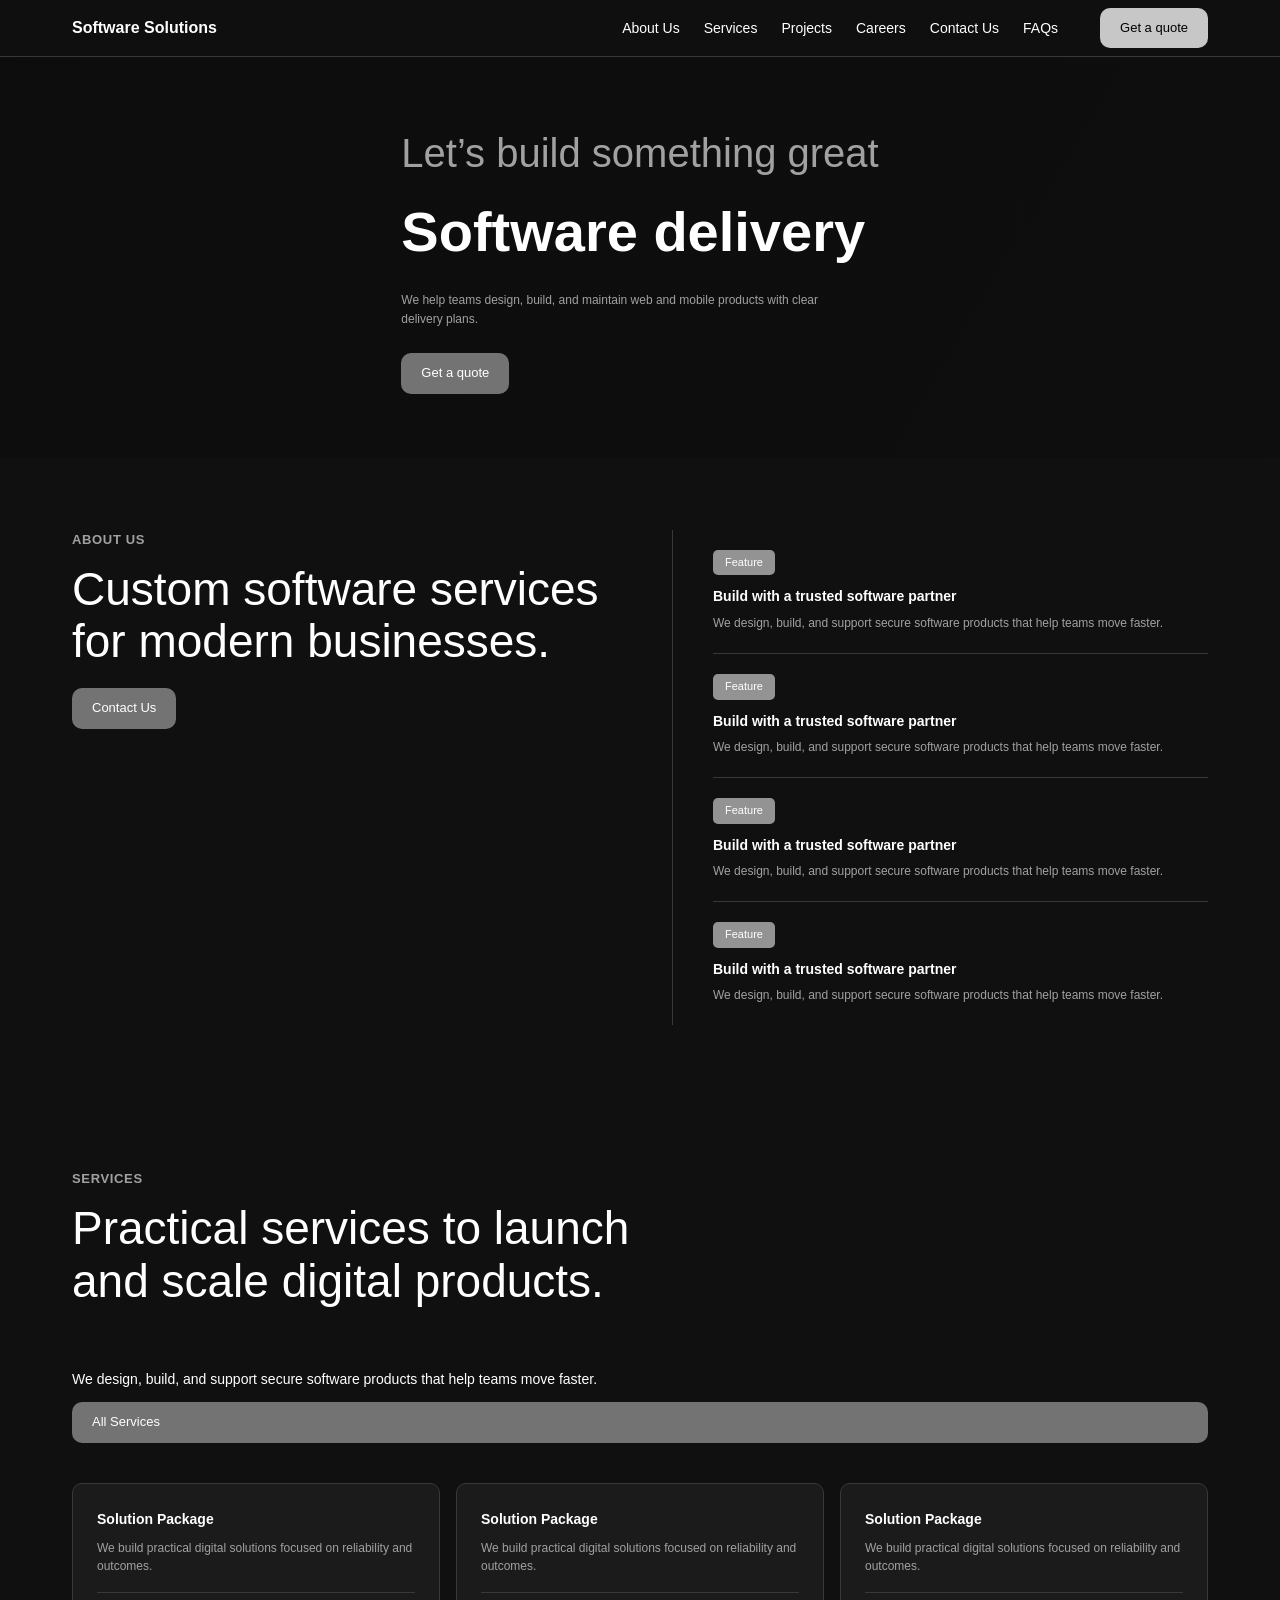
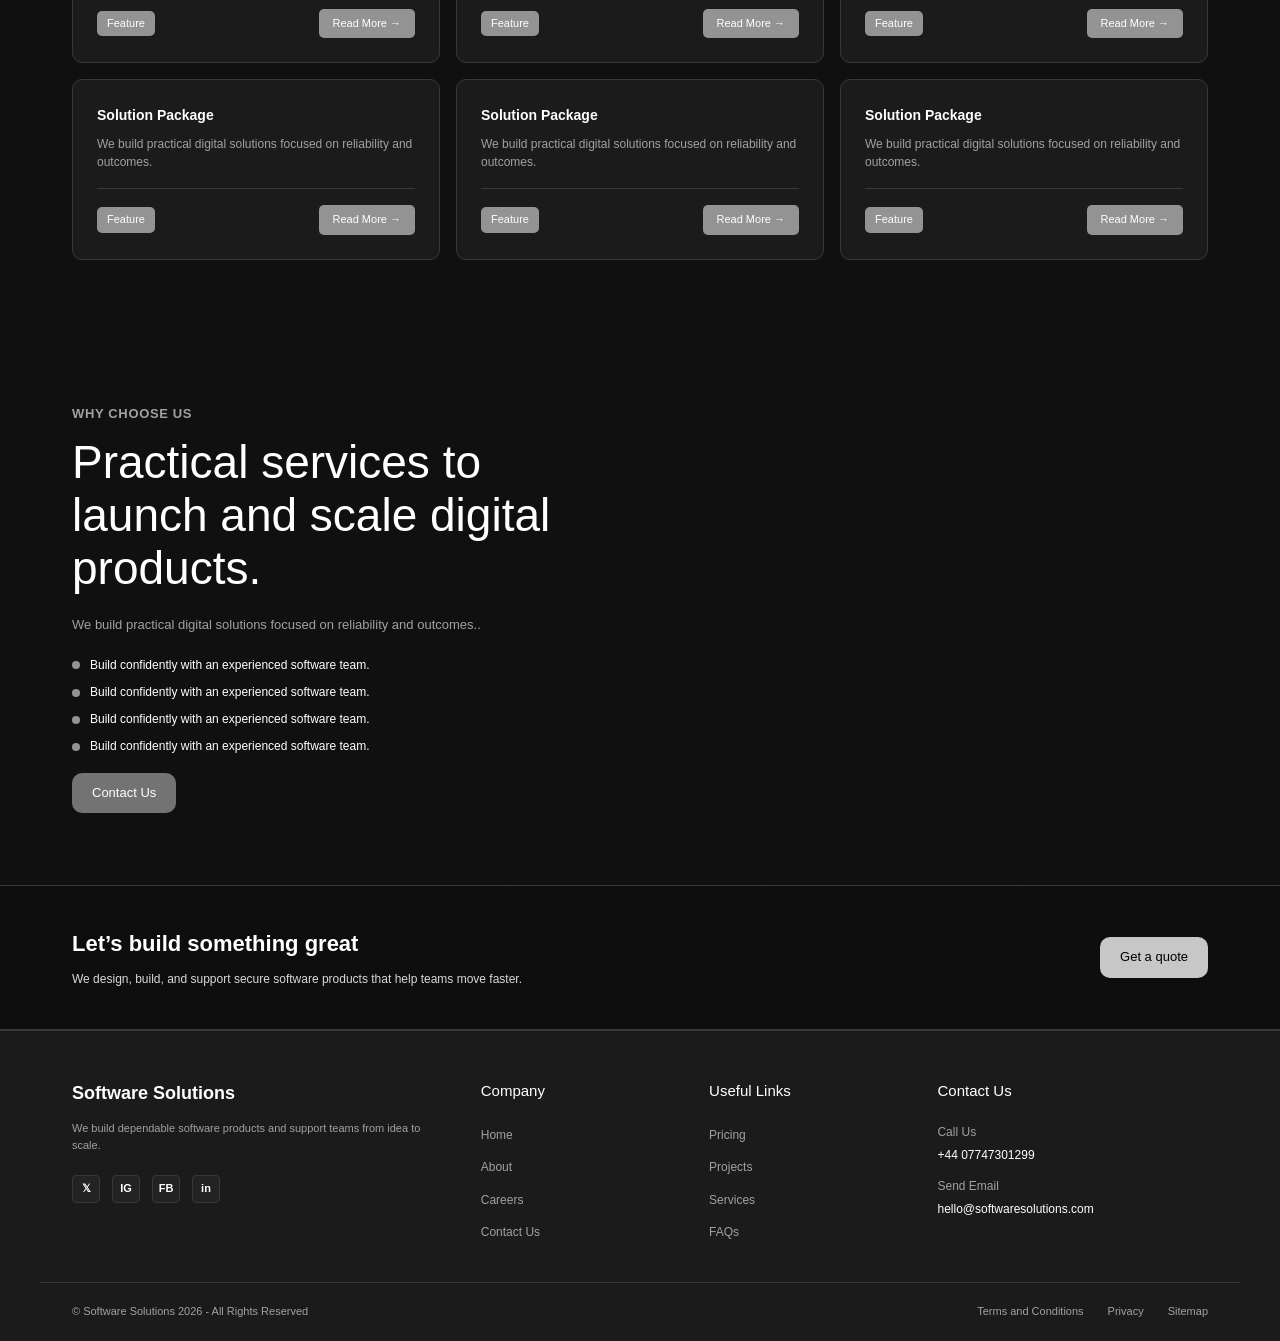
==== commit fbc16ac2: "Merge branch 'main' into codex/find-image-folder-xmzybt" ====
--- a/index.html
+++ b/index.html
@@ -15,7 +15,7 @@
   <div class="nav-container">
     <a href="index.html" class="nav-logo">Software Solutions</a>
     <ul class="menu-items">
-      <li><a href="about-us.html">About Us</a></li>
+      <li><a href="about.html">About Us</a></li>
       <li><a href="services.html">Services</a></li>
       <li><a href="projects.html">Projects</a></li>
       <li><a href="careers.html">Careers</a></li>
@@ -35,17 +35,9 @@
   </div>
   <div class="hero-content">
     <h1 class="hero-title">Let’s build something great</h1>
-    <h2 class="hero-subtitle">End-to-end product engineering</h2>
-    <p class="hero-desc">We create bespoke software, web apps, and scalable digital platforms for startups and small-to-medium businesses that need a reliable technical partner.</p>
-    <p class="hero-desc">From MVP development and SaaS architecture to API integrations, automation services, CRM tools, and full-stack delivery, we build modern solutions tailored to your goals.</p>
+    <h2 class="hero-subtitle">Software delivery</h2>
+    <p class="hero-desc">We help teams design, build, and maintain web and mobile products with clear delivery plans.</p>
     <a href="contact.html" class="btn btn-primary">Get a quote</a>
-  </div>
-</section>
-
-<section class="section u-pt-0">
-  <div class="container">
-    <span class="section-label">Keywords</span>
-    <p class="section-desc">SaaS · Web apps · Bespoke software · Custom software · Mobile apps · Automation · CMS · IT solutions · API development · MVP development · CRM software · Front-end · Back-end · Full-stack</p>
   </div>
 </section>
 
@@ -55,29 +47,29 @@
     <div class="two-col">
       <div class="col-left">
         <span class="section-label">About Us</span>
-        <h2 class="section-heading">Custom software, web apps, and IT solutions built around your goals.</h2>
-        <a href="about-us.html" class="btn btn-primary">Contact Us</a>
+        <h2 class="section-heading">Custom software services for modern businesses.</h2>
+        <a href="about.html" class="btn btn-primary">Contact Us</a>
       </div>
       <div class="col-right about-contents">
         <div class="about-content">
-          <div class="icon"><i class="fa-solid fa-lightbulb"></i></div>
-          <h4>Discovery-first planning</h4>
-          <p>We align product goals, technical scope, and timelines before a single sprint starts.</p>
-        </div>
-        <div class="about-content">
-          <div class="icon"><i class="fa-solid fa-pen-ruler"></i></div>
-          <h4>User-centered UX</h4>
-          <p>Our design team turns requirements into accessible interfaces customers actually enjoy using.</p>
-        </div>
-        <div class="about-content">
-          <div class="icon"><i class="fa-solid fa-code"></i></div>
-          <h4>Reliable engineering</h4>
-          <p>From APIs to frontend, we deliver clean, testable code built for long-term maintainability.</p>
-        </div>
-        <div class="about-content">
-          <div class="icon"><i class="fa-solid fa-headset"></i></div>
-          <h4>Long-term partnership</h4>
-          <p>After launch, we monitor performance, fix issues quickly, and keep your roadmap moving.</p>
+          <div class="icon">Feature</div>
+          <h4>Build with a trusted software partner</h4>
+          <p>We design, build, and support secure software products that help teams move faster.</p>
+        </div>
+        <div class="about-content">
+          <div class="icon">Feature</div>
+          <h4>Build with a trusted software partner</h4>
+          <p>We design, build, and support secure software products that help teams move faster.</p>
+        </div>
+        <div class="about-content">
+          <div class="icon">Feature</div>
+          <h4>Build with a trusted software partner</h4>
+          <p>We design, build, and support secure software products that help teams move faster.</p>
+        </div>
+        <div class="about-content">
+          <div class="icon">Feature</div>
+          <h4>Build with a trusted software partner</h4>
+          <p>We design, build, and support secure software products that help teams move faster.</p>
         </div>
       </div>
     </div>
@@ -100,67 +92,67 @@
     <div class="cards-grid">
       <div class="card">
         <div class="card-top">
-          <h4>Product Strategy & Roadmapping</h4>
-          <p>Workshops, architecture planning, and milestone mapping to reduce delivery risk.</p>
-        </div>
-        <div class="card-divider"></div>
-        <div class="card-bottom">
-          <span class="badge">Consulting</span>
-          <a href="services.html" class="btn-more">Read More →</a>
-        </div>
-      </div>
-      <div class="card">
-        <div class="card-top">
-          <h4>Custom Web Platforms</h4>
-          <p>Responsive portals, dashboards, and SaaS products tailored to your operations.</p>
-        </div>
-        <div class="card-divider"></div>
-        <div class="card-bottom">
-          <span class="badge">Web Apps</span>
-          <a href="services.html" class="btn-more">Read More →</a>
-        </div>
-      </div>
-      <div class="card">
-        <div class="card-top">
-          <h4>Mobile App Development</h4>
-          <p>iOS and Android experiences with robust APIs and scalable cloud backends.</p>
-        </div>
-        <div class="card-divider"></div>
-        <div class="card-bottom">
-          <span class="badge">Mobile</span>
-          <a href="services.html" class="btn-more">Read More →</a>
-        </div>
-      </div>
-      <div class="card">
-        <div class="card-top">
-          <h4>AI Feature Integration</h4>
-          <p>Practical automation, assistants, and AI workflows embedded into existing products.</p>
-        </div>
-        <div class="card-divider"></div>
-        <div class="card-bottom">
-          <span class="badge">AI</span>
-          <a href="services.html" class="btn-more">Read More →</a>
-        </div>
-      </div>
-      <div class="card">
-        <div class="card-top">
-          <h4>Cloud Modernization</h4>
-          <p>Infrastructure, CI/CD, and performance tuning for secure and reliable deployments.</p>
-        </div>
-        <div class="card-divider"></div>
-        <div class="card-bottom">
-          <span class="badge">Cloud</span>
-          <a href="services.html" class="btn-more">Read More →</a>
-        </div>
-      </div>
-      <div class="card">
-        <div class="card-top">
-          <h4>Managed Support & Growth</h4>
-          <p>Ongoing maintenance, analytics, and iterative improvements post-launch.</p>
-        </div>
-        <div class="card-divider"></div>
-        <div class="card-bottom">
-          <span class="badge">Support</span>
+          <h4>Solution Package</h4>
+          <p>We build practical digital solutions focused on reliability and outcomes.</p>
+        </div>
+        <div class="card-divider"></div>
+        <div class="card-bottom">
+          <span class="badge">Feature</span>
+          <a href="services.html" class="btn-more">Read More →</a>
+        </div>
+      </div>
+      <div class="card">
+        <div class="card-top">
+          <h4>Solution Package</h4>
+          <p>We build practical digital solutions focused on reliability and outcomes.</p>
+        </div>
+        <div class="card-divider"></div>
+        <div class="card-bottom">
+          <span class="badge">Feature</span>
+          <a href="services.html" class="btn-more">Read More →</a>
+        </div>
+      </div>
+      <div class="card">
+        <div class="card-top">
+          <h4>Solution Package</h4>
+          <p>We build practical digital solutions focused on reliability and outcomes.</p>
+        </div>
+        <div class="card-divider"></div>
+        <div class="card-bottom">
+          <span class="badge">Feature</span>
+          <a href="services.html" class="btn-more">Read More →</a>
+        </div>
+      </div>
+      <div class="card">
+        <div class="card-top">
+          <h4>Solution Package</h4>
+          <p>We build practical digital solutions focused on reliability and outcomes.</p>
+        </div>
+        <div class="card-divider"></div>
+        <div class="card-bottom">
+          <span class="badge">Feature</span>
+          <a href="services.html" class="btn-more">Read More →</a>
+        </div>
+      </div>
+      <div class="card">
+        <div class="card-top">
+          <h4>Solution Package</h4>
+          <p>We build practical digital solutions focused on reliability and outcomes.</p>
+        </div>
+        <div class="card-divider"></div>
+        <div class="card-bottom">
+          <span class="badge">Feature</span>
+          <a href="services.html" class="btn-more">Read More →</a>
+        </div>
+      </div>
+      <div class="card">
+        <div class="card-top">
+          <h4>Solution Package</h4>
+          <p>We build practical digital solutions focused on reliability and outcomes.</p>
+        </div>
+        <div class="card-divider"></div>
+        <div class="card-bottom">
+          <span class="badge">Feature</span>
           <a href="services.html" class="btn-more">Read More →</a>
         </div>
       </div>
@@ -175,17 +167,17 @@
       <div class="col-left">
         <span class="section-label">Why Choose Us</span>
         <h2 class="section-heading">Practical services to launch and scale digital products.</h2>
-        <p class="section-desc">We combine product strategy, design, and engineering to deliver measurable business outcomes.</p>
+        <p class="section-desc">We build practical digital solutions focused on reliability and outcomes..</p>
         <ul class="bullet-list">
-          <li>Senior engineers embedded directly with your team.</li>
-          <li>Transparent weekly delivery updates and planning.</li>
-          <li>Security and performance considered from day one.</li>
-          <li>Flexible engagement models for each stage of growth.</li>
+          <li>Build confidently with an experienced software team.</li>
+          <li>Build confidently with an experienced software team.</li>
+          <li>Build confidently with an experienced software team.</li>
+          <li>Build confidently with an experienced software team.</li>
         </ul>
         <a href="contact.html" class="btn btn-primary u-mt-16 u-inline-block">Contact Us</a>
       </div>
       <div class="col-right">
-        <img class="content-image large" src="https://images.unsplash.com/photo-1519389950473-47ba0277781c?auto=format&fit=crop&w=1200&q=80" alt="Team collaborating in office" />
+        <div class="placeholder-img large img-home-why"></div>
       </div>
     </div>
   </div>
@@ -209,10 +201,10 @@
       <div class="footer-logo">Software Solutions</div>
       <p>We build dependable software products and support teams from idea to scale.</p>
       <div class="social-links">
-        <a href="#" class="social-media-icons"><i class="fa-brands fa-x-twitter"></i></a>
-        <a href="#" class="social-media-icons"><i class="fa-brands fa-instagram"></i></a>
-        <a href="#" class="social-media-icons"><i class="fa-brands fa-facebook-f"></i></a>
-        <a href="#" class="social-media-icons"><i class="fa-brands fa-linkedin-in"></i></a>
+        <a href="#" class="social-media-icons">𝕏</a>
+        <a href="#" class="social-media-icons">IG</a>
+        <a href="#" class="social-media-icons">FB</a>
+        <a href="#" class="social-media-icons">in</a>
       </div>
     </div>
     <div class="footer-col">
--- a/css/global.css
+++ b/css/global.css
@@ -231,11 +231,18 @@
   font-size: 11px;
 }
 
-.content-image {
-  width: 100%;
+.placeholder-img {
+  background: #c7c7c7 url('../images/placeholder.jpg') center/cover no-repeat;
   border-radius: var(--radius-sm);
-  object-fit: cover;
-  display: block;
+  position: relative;
+  overflow: hidden;
+}
+
+.placeholder-img::after {
+  content: '';
+  position: absolute;
+  inset: 0;
+  background: linear-gradient(to top, rgba(0, 0, 0, 0.28), rgba(0, 0, 0, 0.12));
 }
 
 .content-image.large {
@@ -256,6 +263,31 @@
 
 
 
+/* Image presets (remote placeholders to be replaced with local assets later) */
+.img-home-why { background-image: url('https://images.unsplash.com/photo-1519389950473-47ba0277781c?auto=format&fit=crop&w=1200&q=80'); }
+.img-about-team { background-image: url('https://images.unsplash.com/photo-1522071820081-009f0129c71c?auto=format&fit=crop&w=1200&q=80'); }
+.img-about-mission { background-image: url('https://images.unsplash.com/photo-1552664730-d307ca884978?auto=format&fit=crop&w=1200&q=80'); }
+.img-about-approach { background-image: url('https://images.unsplash.com/photo-1461749280684-dccba630e2f6?auto=format&fit=crop&w=1200&q=80'); }
+.img-about-testimonial { background-image: url('https://images.unsplash.com/photo-1483058712412-4245e9b90334?auto=format&fit=crop&w=1200&q=80'); }
+.img-service-discovery { background-image: url('https://images.unsplash.com/photo-1454165804606-c3d57bc86b40?auto=format&fit=crop&w=900&q=80'); }
+.img-service-design { background-image: url('https://images.unsplash.com/photo-1498050108023-c5249f4df085?auto=format&fit=crop&w=900&q=80'); }
+.img-service-dev { background-image: url('https://images.unsplash.com/photo-1518770660439-4636190af475?auto=format&fit=crop&w=900&q=80'); }
+.img-service-support { background-image: url('https://images.unsplash.com/photo-1531482615713-2afd69097998?auto=format&fit=crop&w=900&q=80'); }
+.img-service-faq { background-image: url('https://images.unsplash.com/photo-1516321318423-f06f85e504b3?auto=format&fit=crop&w=1200&q=80'); }
+.img-project-health { background-image: url('https://images.unsplash.com/photo-1576091160550-2173dba999ef?auto=format&fit=crop&w=1200&q=80'); }
+.img-project-retail { background-image: url('https://images.unsplash.com/photo-1556742049-0cfed4f6a45d?auto=format&fit=crop&w=1200&q=80'); }
+.img-project-finance { background-image: url('https://images.unsplash.com/photo-1554224155-6726b3ff858f?auto=format&fit=crop&w=1200&q=80'); }
+.img-project-1 { background-image: url('https://images.unsplash.com/photo-1517694712202-14dd9538aa97?auto=format&fit=crop&w=1200&q=80'); }
+.img-project-2 { background-image: url('https://images.unsplash.com/photo-1521737604893-d14cc237f11d?auto=format&fit=crop&w=1200&q=80'); }
+.img-project-3 { background-image: url('https://images.unsplash.com/photo-1526498460520-4c246339dccb?auto=format&fit=crop&w=1200&q=80'); }
+.img-project-4 { background-image: url('https://images.unsplash.com/photo-1581092921461-39b1d08a9b2b?auto=format&fit=crop&w=1200&q=80'); }
+.img-project-5 { background-image: url('https://images.unsplash.com/photo-1551434678-e076c223a692?auto=format&fit=crop&w=1200&q=80'); }
+.img-project-6 { background-image: url('https://images.unsplash.com/photo-1517248135467-4c7edcad34c4?auto=format&fit=crop&w=1200&q=80'); }
+.img-project-7 { background-image: url('https://images.unsplash.com/photo-1532619187608-e5375cab36aa?auto=format&fit=crop&w=1200&q=80'); }
+.img-project-8 { background-image: url('https://images.unsplash.com/photo-1516116216624-53e697fedbea?auto=format&fit=crop&w=1200&q=80'); }
+.img-project-9 { background-image: url('https://images.unsplash.com/photo-1526374965328-7f61d4dc18c5?auto=format&fit=crop&w=1200&q=80'); }
+.img-careers-hero { background-image: url('https://images.unsplash.com/photo-1497215728101-856f4ea42174?auto=format&fit=crop&w=1200&q=80'); }
+.img-careers-process { background-image: url('https://images.unsplash.com/photo-1522202176988-66273c2fd55f?auto=format&fit=crop&w=1200&q=80'); }
 
 .bullet-list {
   display: flex;
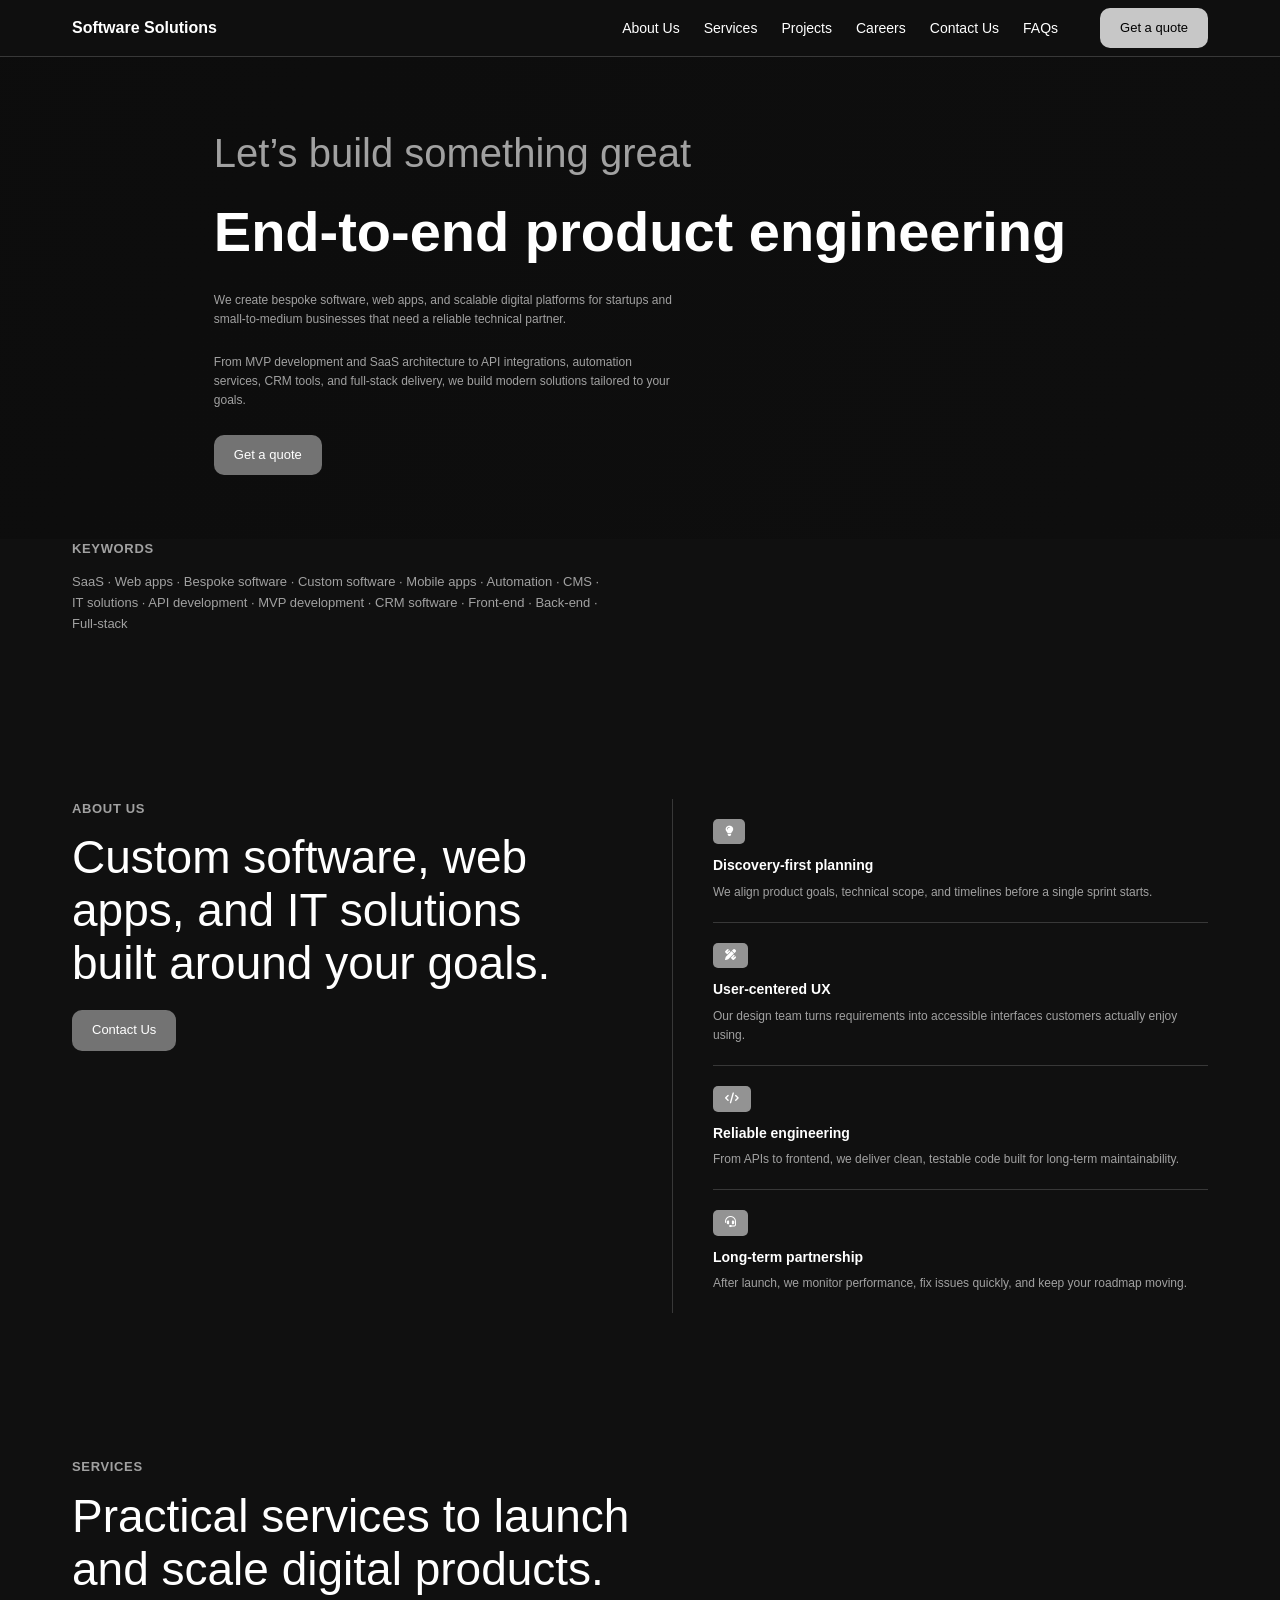
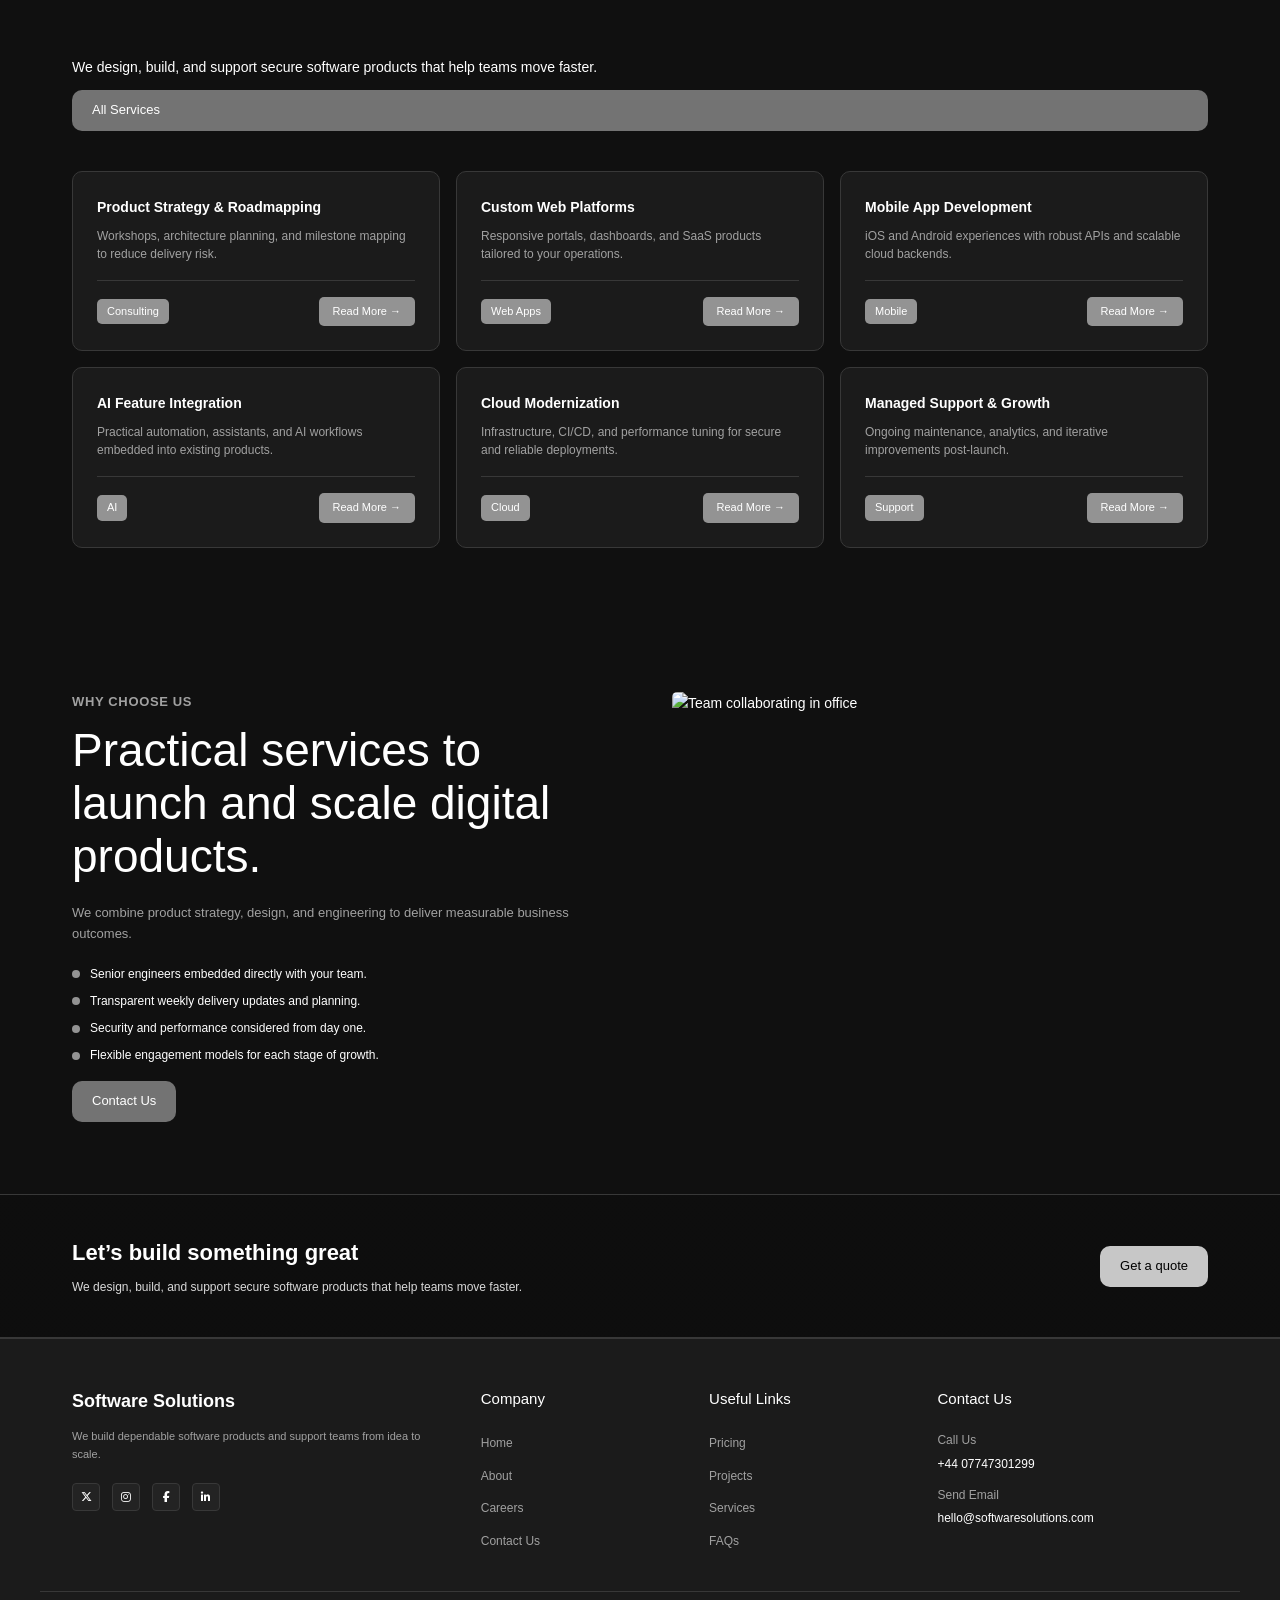
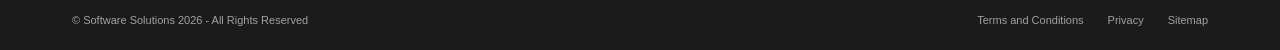
==== commit d4097575: "Remove u-h-280 utility usage from project images" ====
--- a/index.html
+++ b/index.html
@@ -15,7 +15,7 @@
   <div class="nav-container">
     <a href="index.html" class="nav-logo">Software Solutions</a>
     <ul class="menu-items">
-      <li><a href="about.html">About Us</a></li>
+      <li><a href="about-us.html">About Us</a></li>
       <li><a href="services.html">Services</a></li>
       <li><a href="projects.html">Projects</a></li>
       <li><a href="careers.html">Careers</a></li>
@@ -35,9 +35,17 @@
   </div>
   <div class="hero-content">
     <h1 class="hero-title">Let’s build something great</h1>
-    <h2 class="hero-subtitle">Software delivery</h2>
-    <p class="hero-desc">We help teams design, build, and maintain web and mobile products with clear delivery plans.</p>
+    <h2 class="hero-subtitle">End-to-end product engineering</h2>
+    <p class="hero-desc">We create bespoke software, web apps, and scalable digital platforms for startups and small-to-medium businesses that need a reliable technical partner.</p>
+    <p class="hero-desc">From MVP development and SaaS architecture to API integrations, automation services, CRM tools, and full-stack delivery, we build modern solutions tailored to your goals.</p>
     <a href="contact.html" class="btn btn-primary">Get a quote</a>
+  </div>
+</section>
+
+<section class="section u-pt-0">
+  <div class="container">
+    <span class="section-label">Keywords</span>
+    <p class="section-desc">SaaS · Web apps · Bespoke software · Custom software · Mobile apps · Automation · CMS · IT solutions · API development · MVP development · CRM software · Front-end · Back-end · Full-stack</p>
   </div>
 </section>
 
@@ -47,29 +55,29 @@
     <div class="two-col">
       <div class="col-left">
         <span class="section-label">About Us</span>
-        <h2 class="section-heading">Custom software services for modern businesses.</h2>
-        <a href="about.html" class="btn btn-primary">Contact Us</a>
+        <h2 class="section-heading">Custom software, web apps, and IT solutions built around your goals.</h2>
+        <a href="about-us.html" class="btn btn-primary">Contact Us</a>
       </div>
       <div class="col-right about-contents">
         <div class="about-content">
-          <div class="icon">Feature</div>
-          <h4>Build with a trusted software partner</h4>
-          <p>We design, build, and support secure software products that help teams move faster.</p>
-        </div>
-        <div class="about-content">
-          <div class="icon">Feature</div>
-          <h4>Build with a trusted software partner</h4>
-          <p>We design, build, and support secure software products that help teams move faster.</p>
-        </div>
-        <div class="about-content">
-          <div class="icon">Feature</div>
-          <h4>Build with a trusted software partner</h4>
-          <p>We design, build, and support secure software products that help teams move faster.</p>
-        </div>
-        <div class="about-content">
-          <div class="icon">Feature</div>
-          <h4>Build with a trusted software partner</h4>
-          <p>We design, build, and support secure software products that help teams move faster.</p>
+          <div class="icon"><i class="fa-solid fa-lightbulb"></i></div>
+          <h4>Discovery-first planning</h4>
+          <p>We align product goals, technical scope, and timelines before a single sprint starts.</p>
+        </div>
+        <div class="about-content">
+          <div class="icon"><i class="fa-solid fa-pen-ruler"></i></div>
+          <h4>User-centered UX</h4>
+          <p>Our design team turns requirements into accessible interfaces customers actually enjoy using.</p>
+        </div>
+        <div class="about-content">
+          <div class="icon"><i class="fa-solid fa-code"></i></div>
+          <h4>Reliable engineering</h4>
+          <p>From APIs to frontend, we deliver clean, testable code built for long-term maintainability.</p>
+        </div>
+        <div class="about-content">
+          <div class="icon"><i class="fa-solid fa-headset"></i></div>
+          <h4>Long-term partnership</h4>
+          <p>After launch, we monitor performance, fix issues quickly, and keep your roadmap moving.</p>
         </div>
       </div>
     </div>
@@ -92,67 +100,67 @@
     <div class="cards-grid">
       <div class="card">
         <div class="card-top">
-          <h4>Solution Package</h4>
-          <p>We build practical digital solutions focused on reliability and outcomes.</p>
-        </div>
-        <div class="card-divider"></div>
-        <div class="card-bottom">
-          <span class="badge">Feature</span>
-          <a href="services.html" class="btn-more">Read More →</a>
-        </div>
-      </div>
-      <div class="card">
-        <div class="card-top">
-          <h4>Solution Package</h4>
-          <p>We build practical digital solutions focused on reliability and outcomes.</p>
-        </div>
-        <div class="card-divider"></div>
-        <div class="card-bottom">
-          <span class="badge">Feature</span>
-          <a href="services.html" class="btn-more">Read More →</a>
-        </div>
-      </div>
-      <div class="card">
-        <div class="card-top">
-          <h4>Solution Package</h4>
-          <p>We build practical digital solutions focused on reliability and outcomes.</p>
-        </div>
-        <div class="card-divider"></div>
-        <div class="card-bottom">
-          <span class="badge">Feature</span>
-          <a href="services.html" class="btn-more">Read More →</a>
-        </div>
-      </div>
-      <div class="card">
-        <div class="card-top">
-          <h4>Solution Package</h4>
-          <p>We build practical digital solutions focused on reliability and outcomes.</p>
-        </div>
-        <div class="card-divider"></div>
-        <div class="card-bottom">
-          <span class="badge">Feature</span>
-          <a href="services.html" class="btn-more">Read More →</a>
-        </div>
-      </div>
-      <div class="card">
-        <div class="card-top">
-          <h4>Solution Package</h4>
-          <p>We build practical digital solutions focused on reliability and outcomes.</p>
-        </div>
-        <div class="card-divider"></div>
-        <div class="card-bottom">
-          <span class="badge">Feature</span>
-          <a href="services.html" class="btn-more">Read More →</a>
-        </div>
-      </div>
-      <div class="card">
-        <div class="card-top">
-          <h4>Solution Package</h4>
-          <p>We build practical digital solutions focused on reliability and outcomes.</p>
-        </div>
-        <div class="card-divider"></div>
-        <div class="card-bottom">
-          <span class="badge">Feature</span>
+          <h4>Product Strategy & Roadmapping</h4>
+          <p>Workshops, architecture planning, and milestone mapping to reduce delivery risk.</p>
+        </div>
+        <div class="card-divider"></div>
+        <div class="card-bottom">
+          <span class="badge">Consulting</span>
+          <a href="services.html" class="btn-more">Read More →</a>
+        </div>
+      </div>
+      <div class="card">
+        <div class="card-top">
+          <h4>Custom Web Platforms</h4>
+          <p>Responsive portals, dashboards, and SaaS products tailored to your operations.</p>
+        </div>
+        <div class="card-divider"></div>
+        <div class="card-bottom">
+          <span class="badge">Web Apps</span>
+          <a href="services.html" class="btn-more">Read More →</a>
+        </div>
+      </div>
+      <div class="card">
+        <div class="card-top">
+          <h4>Mobile App Development</h4>
+          <p>iOS and Android experiences with robust APIs and scalable cloud backends.</p>
+        </div>
+        <div class="card-divider"></div>
+        <div class="card-bottom">
+          <span class="badge">Mobile</span>
+          <a href="services.html" class="btn-more">Read More →</a>
+        </div>
+      </div>
+      <div class="card">
+        <div class="card-top">
+          <h4>AI Feature Integration</h4>
+          <p>Practical automation, assistants, and AI workflows embedded into existing products.</p>
+        </div>
+        <div class="card-divider"></div>
+        <div class="card-bottom">
+          <span class="badge">AI</span>
+          <a href="services.html" class="btn-more">Read More →</a>
+        </div>
+      </div>
+      <div class="card">
+        <div class="card-top">
+          <h4>Cloud Modernization</h4>
+          <p>Infrastructure, CI/CD, and performance tuning for secure and reliable deployments.</p>
+        </div>
+        <div class="card-divider"></div>
+        <div class="card-bottom">
+          <span class="badge">Cloud</span>
+          <a href="services.html" class="btn-more">Read More →</a>
+        </div>
+      </div>
+      <div class="card">
+        <div class="card-top">
+          <h4>Managed Support & Growth</h4>
+          <p>Ongoing maintenance, analytics, and iterative improvements post-launch.</p>
+        </div>
+        <div class="card-divider"></div>
+        <div class="card-bottom">
+          <span class="badge">Support</span>
           <a href="services.html" class="btn-more">Read More →</a>
         </div>
       </div>
@@ -167,17 +175,17 @@
       <div class="col-left">
         <span class="section-label">Why Choose Us</span>
         <h2 class="section-heading">Practical services to launch and scale digital products.</h2>
-        <p class="section-desc">We build practical digital solutions focused on reliability and outcomes..</p>
+        <p class="section-desc">We combine product strategy, design, and engineering to deliver measurable business outcomes.</p>
         <ul class="bullet-list">
-          <li>Build confidently with an experienced software team.</li>
-          <li>Build confidently with an experienced software team.</li>
-          <li>Build confidently with an experienced software team.</li>
-          <li>Build confidently with an experienced software team.</li>
+          <li>Senior engineers embedded directly with your team.</li>
+          <li>Transparent weekly delivery updates and planning.</li>
+          <li>Security and performance considered from day one.</li>
+          <li>Flexible engagement models for each stage of growth.</li>
         </ul>
         <a href="contact.html" class="btn btn-primary u-mt-16 u-inline-block">Contact Us</a>
       </div>
       <div class="col-right">
-        <div class="placeholder-img large img-home-why"></div>
+        <img class="content-image large" src="https://images.unsplash.com/photo-1519389950473-47ba0277781c?auto=format&fit=crop&w=1200&q=80" alt="Team collaborating in office" />
       </div>
     </div>
   </div>
@@ -201,10 +209,10 @@
       <div class="footer-logo">Software Solutions</div>
       <p>We build dependable software products and support teams from idea to scale.</p>
       <div class="social-links">
-        <a href="#" class="social-media-icons">𝕏</a>
-        <a href="#" class="social-media-icons">IG</a>
-        <a href="#" class="social-media-icons">FB</a>
-        <a href="#" class="social-media-icons">in</a>
+        <a href="#" class="social-media-icons"><i class="fa-brands fa-x-twitter"></i></a>
+        <a href="#" class="social-media-icons"><i class="fa-brands fa-instagram"></i></a>
+        <a href="#" class="social-media-icons"><i class="fa-brands fa-facebook-f"></i></a>
+        <a href="#" class="social-media-icons"><i class="fa-brands fa-linkedin-in"></i></a>
       </div>
     </div>
     <div class="footer-col">
--- a/css/global.css
+++ b/css/global.css
@@ -231,18 +231,11 @@
   font-size: 11px;
 }
 
-.placeholder-img {
-  background: #c7c7c7 url('../images/placeholder.jpg') center/cover no-repeat;
+.content-image {
+  width: 100%;
   border-radius: var(--radius-sm);
-  position: relative;
-  overflow: hidden;
-}
-
-.placeholder-img::after {
-  content: '';
-  position: absolute;
-  inset: 0;
-  background: linear-gradient(to top, rgba(0, 0, 0, 0.28), rgba(0, 0, 0, 0.12));
+  object-fit: cover;
+  display: block;
 }
 
 .content-image.large {
@@ -263,31 +256,6 @@
 
 
 
-/* Image presets (remote placeholders to be replaced with local assets later) */
-.img-home-why { background-image: url('https://images.unsplash.com/photo-1519389950473-47ba0277781c?auto=format&fit=crop&w=1200&q=80'); }
-.img-about-team { background-image: url('https://images.unsplash.com/photo-1522071820081-009f0129c71c?auto=format&fit=crop&w=1200&q=80'); }
-.img-about-mission { background-image: url('https://images.unsplash.com/photo-1552664730-d307ca884978?auto=format&fit=crop&w=1200&q=80'); }
-.img-about-approach { background-image: url('https://images.unsplash.com/photo-1461749280684-dccba630e2f6?auto=format&fit=crop&w=1200&q=80'); }
-.img-about-testimonial { background-image: url('https://images.unsplash.com/photo-1483058712412-4245e9b90334?auto=format&fit=crop&w=1200&q=80'); }
-.img-service-discovery { background-image: url('https://images.unsplash.com/photo-1454165804606-c3d57bc86b40?auto=format&fit=crop&w=900&q=80'); }
-.img-service-design { background-image: url('https://images.unsplash.com/photo-1498050108023-c5249f4df085?auto=format&fit=crop&w=900&q=80'); }
-.img-service-dev { background-image: url('https://images.unsplash.com/photo-1518770660439-4636190af475?auto=format&fit=crop&w=900&q=80'); }
-.img-service-support { background-image: url('https://images.unsplash.com/photo-1531482615713-2afd69097998?auto=format&fit=crop&w=900&q=80'); }
-.img-service-faq { background-image: url('https://images.unsplash.com/photo-1516321318423-f06f85e504b3?auto=format&fit=crop&w=1200&q=80'); }
-.img-project-health { background-image: url('https://images.unsplash.com/photo-1576091160550-2173dba999ef?auto=format&fit=crop&w=1200&q=80'); }
-.img-project-retail { background-image: url('https://images.unsplash.com/photo-1556742049-0cfed4f6a45d?auto=format&fit=crop&w=1200&q=80'); }
-.img-project-finance { background-image: url('https://images.unsplash.com/photo-1554224155-6726b3ff858f?auto=format&fit=crop&w=1200&q=80'); }
-.img-project-1 { background-image: url('https://images.unsplash.com/photo-1517694712202-14dd9538aa97?auto=format&fit=crop&w=1200&q=80'); }
-.img-project-2 { background-image: url('https://images.unsplash.com/photo-1521737604893-d14cc237f11d?auto=format&fit=crop&w=1200&q=80'); }
-.img-project-3 { background-image: url('https://images.unsplash.com/photo-1526498460520-4c246339dccb?auto=format&fit=crop&w=1200&q=80'); }
-.img-project-4 { background-image: url('https://images.unsplash.com/photo-1581092921461-39b1d08a9b2b?auto=format&fit=crop&w=1200&q=80'); }
-.img-project-5 { background-image: url('https://images.unsplash.com/photo-1551434678-e076c223a692?auto=format&fit=crop&w=1200&q=80'); }
-.img-project-6 { background-image: url('https://images.unsplash.com/photo-1517248135467-4c7edcad34c4?auto=format&fit=crop&w=1200&q=80'); }
-.img-project-7 { background-image: url('https://images.unsplash.com/photo-1532619187608-e5375cab36aa?auto=format&fit=crop&w=1200&q=80'); }
-.img-project-8 { background-image: url('https://images.unsplash.com/photo-1516116216624-53e697fedbea?auto=format&fit=crop&w=1200&q=80'); }
-.img-project-9 { background-image: url('https://images.unsplash.com/photo-1526374965328-7f61d4dc18c5?auto=format&fit=crop&w=1200&q=80'); }
-.img-careers-hero { background-image: url('https://images.unsplash.com/photo-1497215728101-856f4ea42174?auto=format&fit=crop&w=1200&q=80'); }
-.img-careers-process { background-image: url('https://images.unsplash.com/photo-1522202176988-66273c2fd55f?auto=format&fit=crop&w=1200&q=80'); }
 
 .bullet-list {
   display: flex;
@@ -601,7 +569,6 @@
 .u-gap-6 { gap: 6px; }
 .u-grid-two-gap-16 { display: grid; grid-template-columns: 1fr 1fr; gap: 16px; }
 .u-h-220 { height: 220px; }
-.u-h-280 { height: 280px; }
 .u-maxw-540 { max-width: 540px; }
 .u-maxw-560 { max-width: 560px; }
 .u-maxw-660 { max-width: 660px; }
